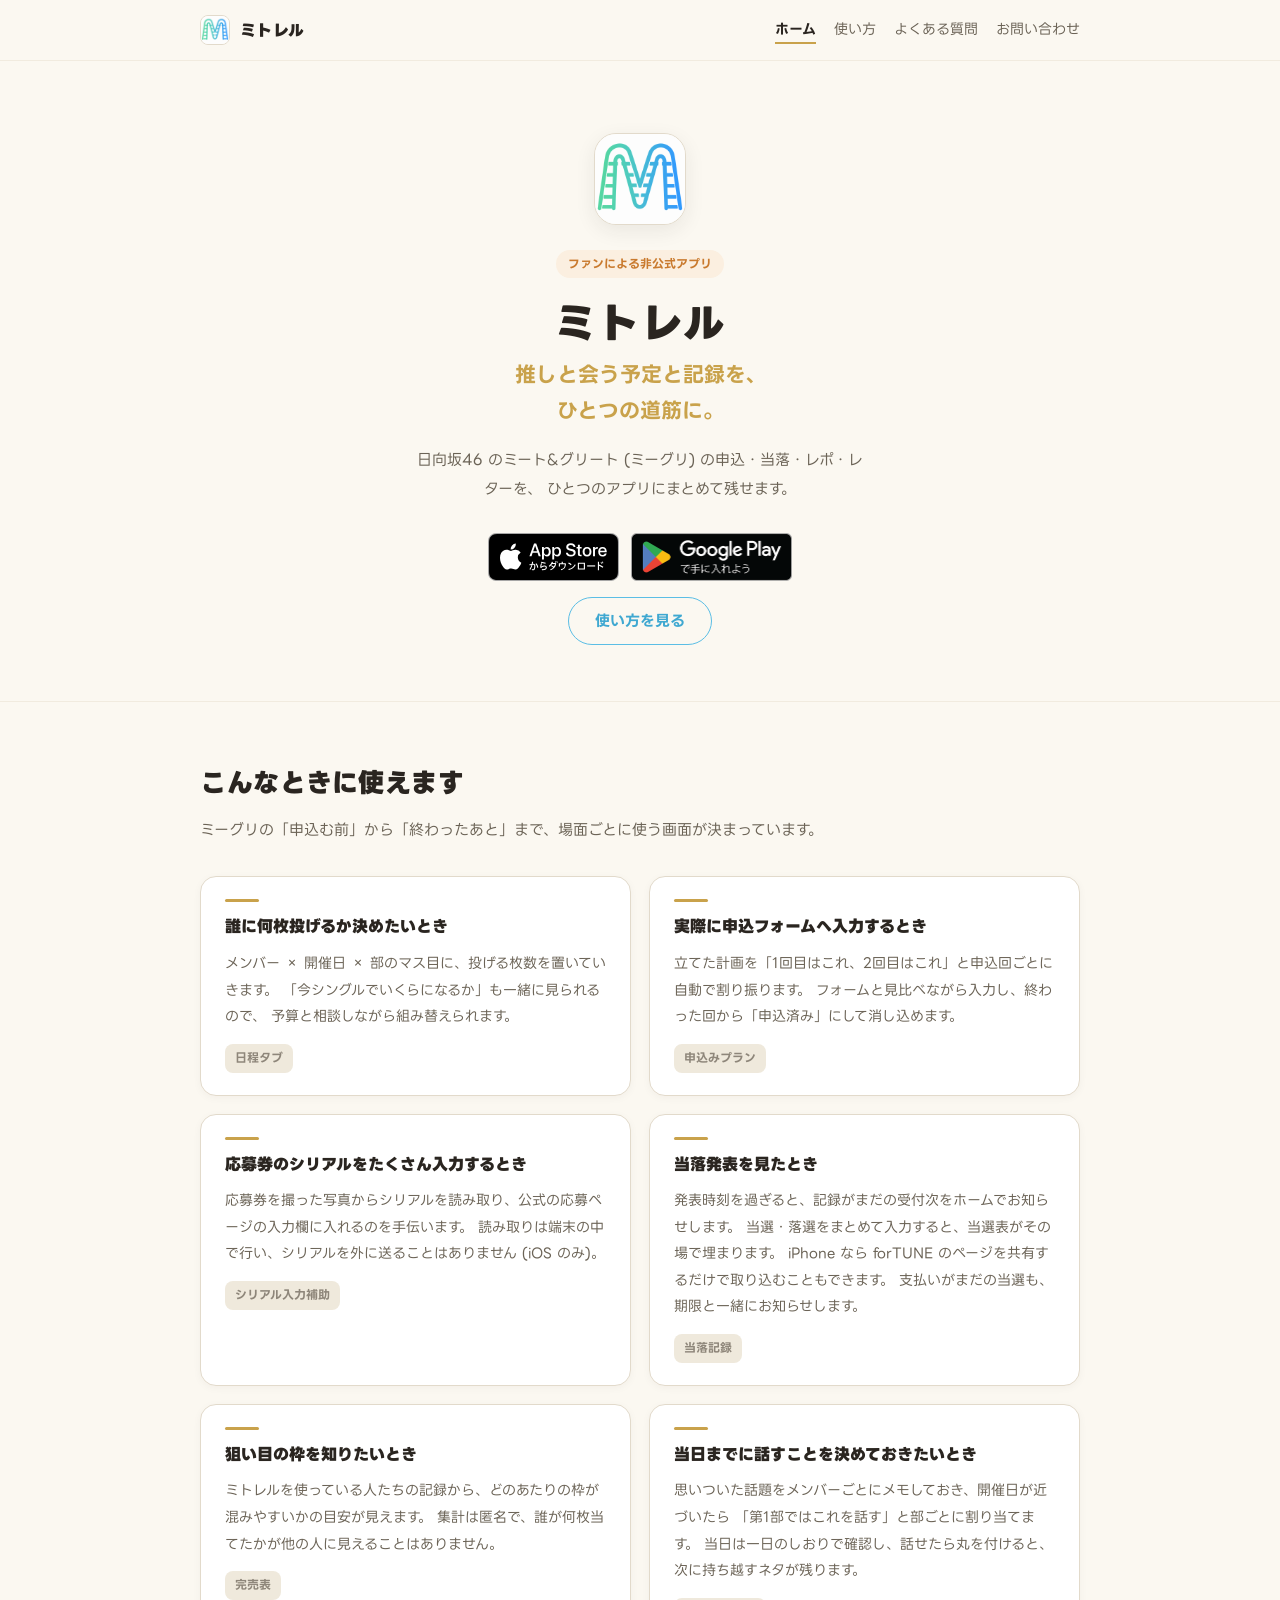
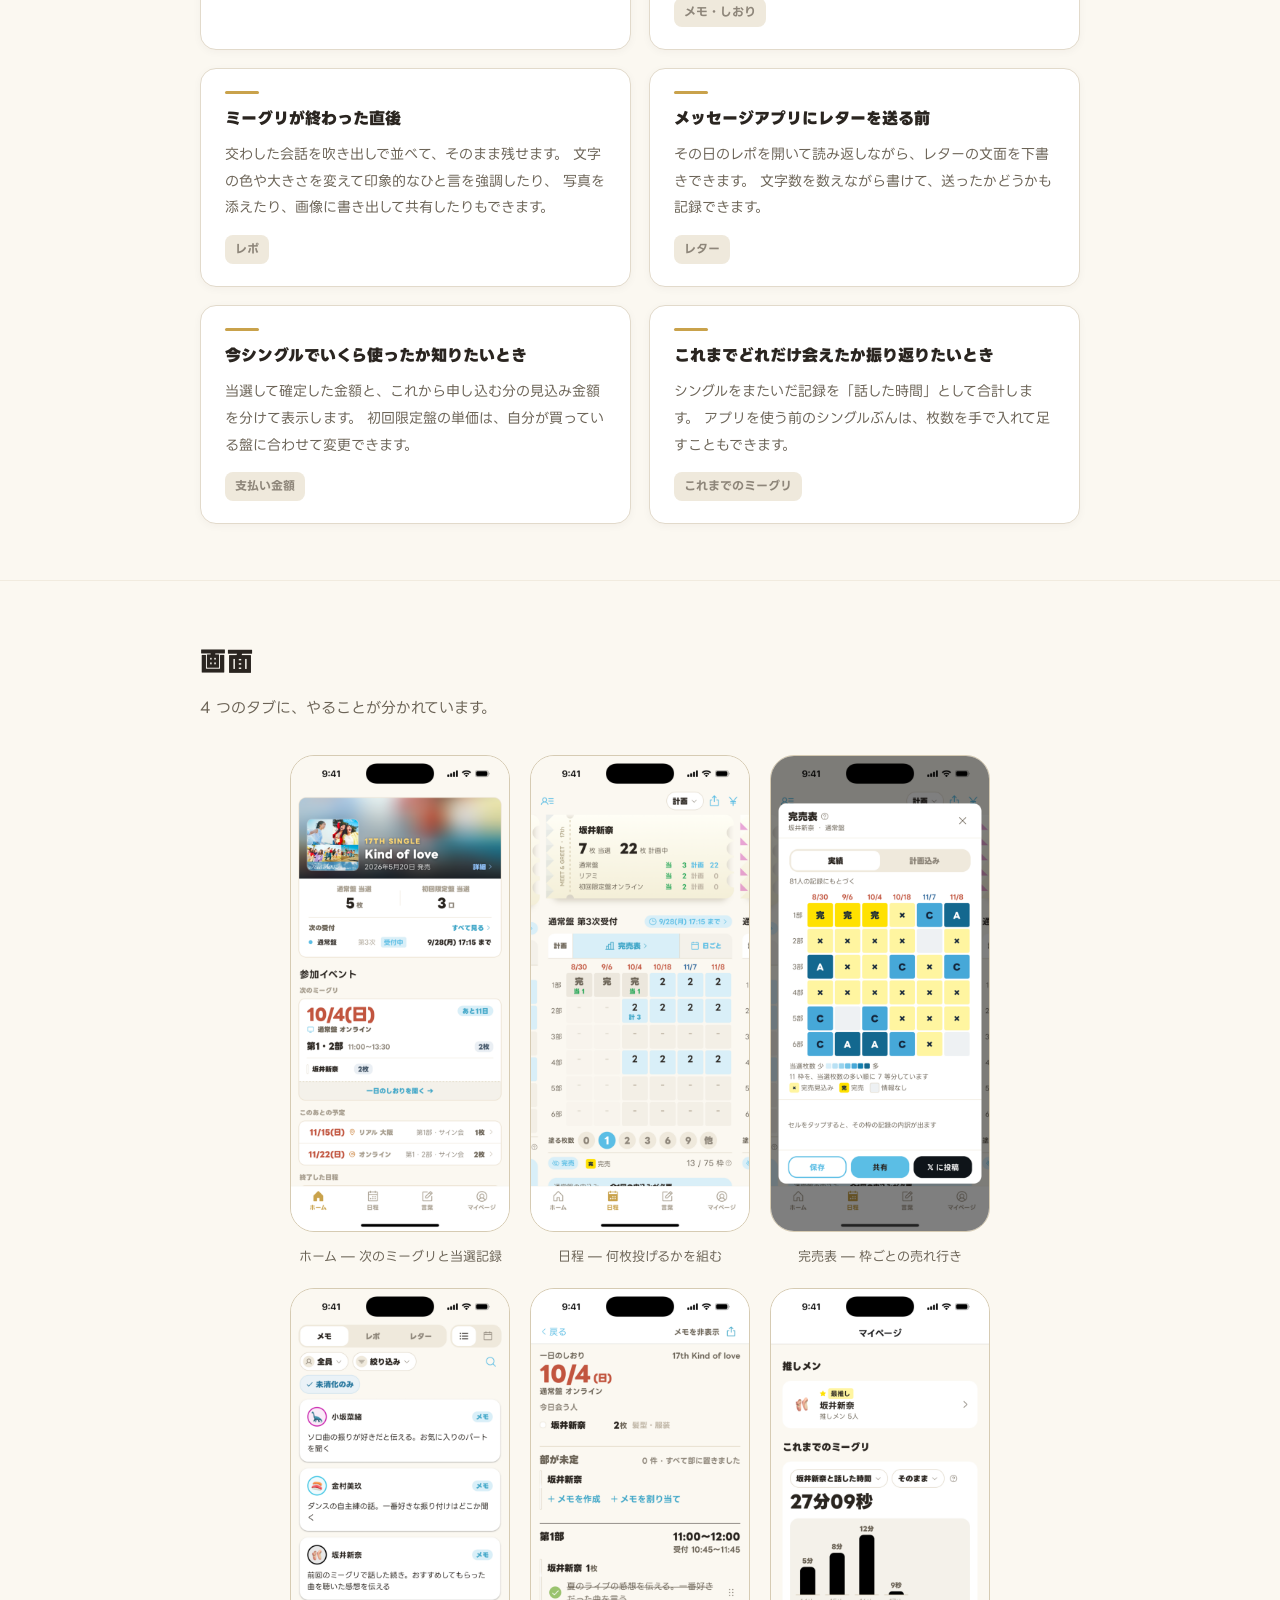
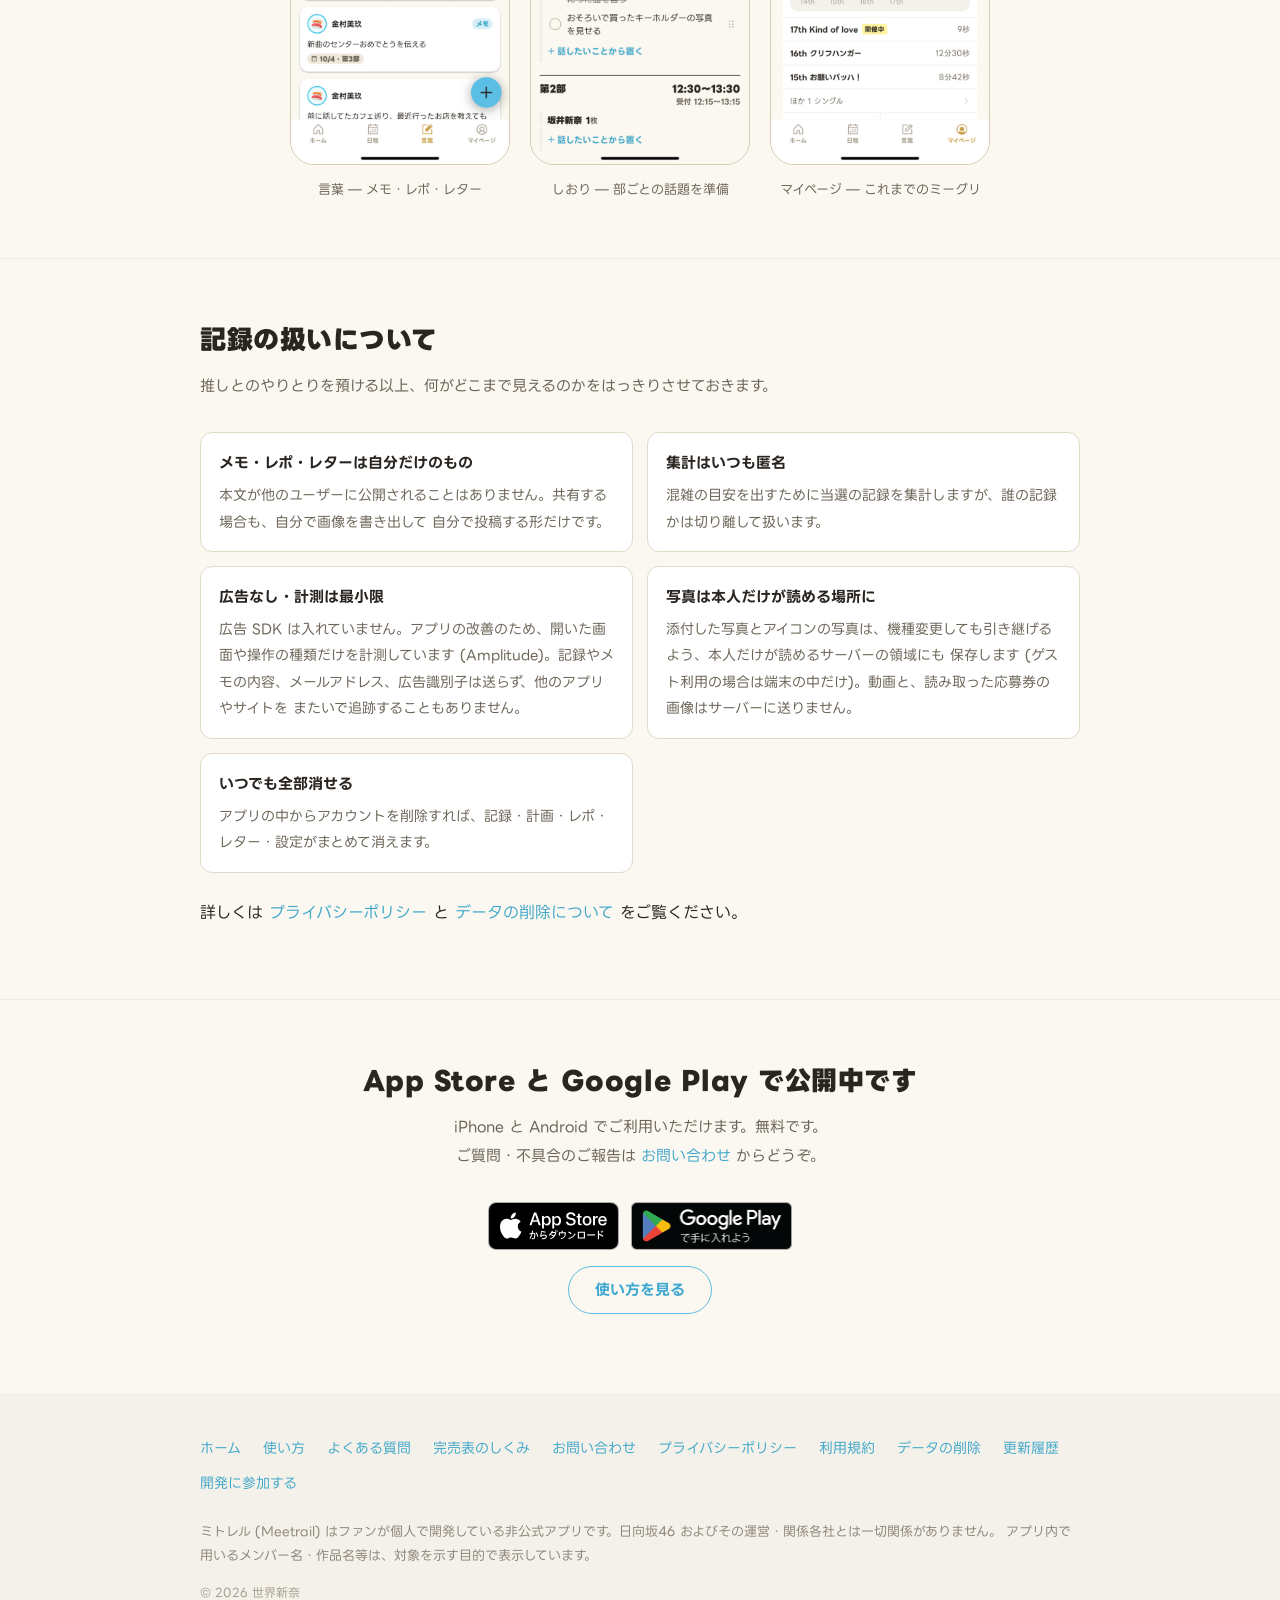
==== index.html @ 6a5a4da9 ":dog2: 完売表のしくみのページを追加する Why: 完売表がどう作られているか、なぜ充足率を出さないのか、完売を早めるのかを、シミュレーションの結果とあわせて外向けに説明するため。全ページのフッ" ====
<!doctype html>
<html lang="ja">
  <head>
    <meta charset="UTF-8" />
    <meta name="viewport" content="width=device-width, initial-scale=1.0" />
    <title>ミトレル (Meetrail)｜日向坂46 のミーグリを記録・計画するファンアプリ</title>
    <meta
      name="description"
      content="ミトレルは、日向坂46 のミート&グリート (ミーグリ) の申込・当落・レポ・レターをまとめて残せる非公式ファンアプリです。何枚投げるかの計画から、話したいことの準備、当日の振り返りまで。"
    />
    <link rel="icon" href="assets/favicon.png" />
    <link rel="preconnect" href="https://fonts.googleapis.com" />
    <link rel="preconnect" href="https://fonts.gstatic.com" crossorigin />
    <link
      href="https://fonts.googleapis.com/css2?family=LINE+Seed+JP:wght@400;700;800&display=swap"
      rel="stylesheet"
    />
    <link rel="stylesheet" href="assets/style.css?v=3" />
    <meta property="og:type" content="website" />
    <meta property="og:title" content="ミトレル (Meetrail)" />
    <meta
      property="og:description"
      content="推しと会う予定と記録を、ひとつの道筋に。日向坂46 のミーグリを記録・計画する非公式ファンアプリ。"
    />
    <meta property="og:image" content="assets/icon.png" />
  </head>
  <body>
    <header class="site-header">
      <div class="wrap site-header__inner">
        <a class="site-header__brand" href="index.html">
          <img src="assets/icon.png" alt="" />
          <span>ミトレル</span>
        </a>
        <nav class="site-nav">
          <a href="index.html" aria-current="page">ホーム</a>
          <a href="guide.html">使い方</a>
          <a href="faq.html">よくある質問</a>
          <a href="support.html">お問い合わせ</a>
        </nav>
      </div>
    </header>

    <main>
      <!-- ============ ヒーロー ============ -->
      <section class="hero">
        <div class="wrap">
          <img class="hero__icon" src="assets/icon.png" alt="ミトレルのアプリアイコン" />
          <p><span class="badge badge--unofficial">ファンによる非公式アプリ</span></p>
          <h1 class="hero__title">ミトレル</h1>
          <p class="hero__tagline">推しと会う予定と記録を、<br />ひとつの道筋に。</p>
          <p class="hero__lead">
            日向坂46 のミート&amp;グリート (ミーグリ) の申込・当落・レポ・レターを、
            ひとつのアプリにまとめて残せます。
          </p>
          <div class="store-badges">
            <!-- 公式のストアバッジ (Apple: Marketing Tools / Google: Play バッジ)。形・色を加工しない。
                 Google の PNG は配布物の上下の透明余白だけ切ってある (= 2 つの高さを揃えるため) -->
            <a class="store-badge" href="https://apps.apple.com/jp/app/id6763825934">
              <img src="assets/badges/app-store-ja.svg" alt="App Store からダウンロード" width="131" height="48" />
            </a>
            <a class="store-badge" href="https://play.google.com/store/apps/details?id=com.sekainina.meetgreet">
              <img src="assets/badges/google-play-ja.png" alt="Google Play で手に入れよう" width="162" height="48" />
            </a>
          </div>
          <div class="hero__actions">
            <a class="btn btn--outline" href="guide.html">使い方を見る</a>
          </div>
        </div>
      </section>

      <!-- ============ ユースケース ============ -->
      <section class="section" id="usecases">
        <div class="wrap">
          <h2 class="section__title">こんなときに使えます</h2>
          <p class="section__lead">
            ミーグリの「申込む前」から「終わったあと」まで、場面ごとに使う画面が決まっています。
          </p>

          <div class="usecases">
            <article class="usecase">
              <h3 class="usecase__when">誰に何枚投げるか決めたいとき</h3>
              <p class="usecase__body">
                メンバー × 開催日 × 部のマス目に、投げる枚数を置いていきます。
                「今シングルでいくらになるか」も一緒に見られるので、
                予算と相談しながら組み替えられます。
              </p>
              <span class="usecase__feature">日程タブ</span>
            </article>

            <article class="usecase">
              <h3 class="usecase__when">実際に申込フォームへ入力するとき</h3>
              <p class="usecase__body">
                立てた計画を「1回目はこれ、2回目はこれ」と申込回ごとに自動で割り振ります。
                フォームと見比べながら入力し、終わった回から「申込済み」にして消し込めます。
              </p>
              <span class="usecase__feature">申込みプラン</span>
            </article>

            <article class="usecase">
              <h3 class="usecase__when">応募券のシリアルをたくさん入力するとき</h3>
              <p class="usecase__body">
                応募券を撮った写真からシリアルを読み取り、公式の応募ページの入力欄に入れるのを手伝います。
                読み取りは端末の中で行い、シリアルを外に送ることはありません (iOS のみ)。
              </p>
              <span class="usecase__feature">シリアル入力補助</span>
            </article>

            <article class="usecase">
              <h3 class="usecase__when">当落発表を見たとき</h3>
              <p class="usecase__body">
                発表時刻を過ぎると、記録がまだの受付次をホームでお知らせします。
                当選・落選をまとめて入力すると、当選表がその場で埋まります。
                iPhone なら forTUNE のページを共有するだけで取り込むこともできます。
                支払いがまだの当選も、期限と一緒にお知らせします。
              </p>
              <span class="usecase__feature">当落記録</span>
            </article>

            <article class="usecase">
              <h3 class="usecase__when">狙い目の枠を知りたいとき</h3>
              <p class="usecase__body">
                ミトレルを使っている人たちの記録から、どのあたりの枠が混みやすいかの目安が見えます。
                集計は匿名で、誰が何枚当てたかが他の人に見えることはありません。
              </p>
              <span class="usecase__feature">完売表</span>
            </article>

            <article class="usecase">
              <h3 class="usecase__when">当日までに話すことを決めておきたいとき</h3>
              <p class="usecase__body">
                思いついた話題をメンバーごとにメモしておき、開催日が近づいたら
                「第1部ではこれを話す」と部ごとに割り当てます。
                当日は一日のしおりで確認し、話せたら丸を付けると、次に持ち越すネタが残ります。
              </p>
              <span class="usecase__feature">メモ・しおり</span>
            </article>

            <article class="usecase">
              <h3 class="usecase__when">ミーグリが終わった直後</h3>
              <p class="usecase__body">
                交わした会話を吹き出しで並べて、そのまま残せます。
                文字の色や大きさを変えて印象的なひと言を強調したり、
                写真を添えたり、画像に書き出して共有したりもできます。
              </p>
              <span class="usecase__feature">レポ</span>
            </article>

            <article class="usecase">
              <h3 class="usecase__when">メッセージアプリにレターを送る前</h3>
              <p class="usecase__body">
                その日のレポを開いて読み返しながら、レターの文面を下書きできます。
                文字数を数えながら書けて、送ったかどうかも記録できます。
              </p>
              <span class="usecase__feature">レター</span>
            </article>

            <article class="usecase">
              <h3 class="usecase__when">今シングルでいくら使ったか知りたいとき</h3>
              <p class="usecase__body">
                当選して確定した金額と、これから申し込む分の見込み金額を分けて表示します。
                初回限定盤の単価は、自分が買っている盤に合わせて変更できます。
              </p>
              <span class="usecase__feature">支払い金額</span>
            </article>

            <article class="usecase">
              <h3 class="usecase__when">これまでどれだけ会えたか振り返りたいとき</h3>
              <p class="usecase__body">
                シングルをまたいだ記録を「話した時間」として合計します。
                アプリを使う前のシングルぶんは、枚数を手で入れて足すこともできます。
              </p>
              <span class="usecase__feature">これまでのミーグリ</span>
            </article>
          </div>
        </div>
      </section>

      <!-- ============ 画面 ============ -->
      <!-- 画像を差し替えたら ?v= を上げる (同じ URL だとブラウザのキャッシュで古い画像が出る) -->
      <section class="section" id="screens">
        <div class="wrap">
          <h2 class="section__title">画面</h2>
          <p class="section__lead">4 つのタブに、やることが分かれています。</p>

          <div class="shots">
            <figure class="shot">
              <div class="shot__frame">
                <img src="assets/shots/home.png?v=1.4.0" alt="ホーム画面。今のシングルと次のミーグリが並ぶ" />
              </div>
              <figcaption class="shot__caption">ホーム — 次のミーグリと当選記録</figcaption>
            </figure>
            <figure class="shot">
              <div class="shot__frame">
                <img src="assets/shots/plan.png?v=1.4.0" alt="日程タブ。開催日と部の表に枚数を入れる" />
              </div>
              <figcaption class="shot__caption">日程 — 何枚投げるかを組む</figcaption>
            </figure>
            <figure class="shot">
              <div class="shot__frame">
                <img src="assets/shots/popularity.png?v=1.4.0" alt="完売表。枠ごとの売れ行きを色で表す" />
              </div>
              <figcaption class="shot__caption">完売表 — 枠ごとの売れ行き</figcaption>
            </figure>
            <figure class="shot">
              <div class="shot__frame">
                <img src="assets/shots/report.png?v=1.4.0" alt="言葉タブ。メモ・レポ・レターを種類ごとに並べる" />
              </div>
              <figcaption class="shot__caption">言葉 — メモ・レポ・レター</figcaption>
            </figure>
            <figure class="shot">
              <div class="shot__frame">
                <img src="assets/shots/talk-plan.png?v=1.4.0" alt="一日のしおり。部ごとに話したいことを割り当てる" />
              </div>
              <figcaption class="shot__caption">しおり — 部ごとの話題を準備</figcaption>
            </figure>
            <figure class="shot">
              <div class="shot__frame">
                <img src="assets/shots/mypage.png?v=1.4.0" alt="マイページ。これまでに話した時間をシングルごとの棒グラフで表す" />
              </div>
              <figcaption class="shot__caption">マイページ — これまでのミーグリ</figcaption>
            </figure>
          </div>
        </div>
      </section>

      <!-- ============ 安心して使うために ============ -->
      <section class="section" id="privacy-summary">
        <div class="wrap">
          <h2 class="section__title">記録の扱いについて</h2>
          <p class="section__lead">
            推しとのやりとりを預ける以上、何がどこまで見えるのかをはっきりさせておきます。
          </p>

          <ul class="feature-list">
            <li>
              <strong>メモ・レポ・レターは自分だけのもの</strong>
              本文が他のユーザーに公開されることはありません。共有する場合も、自分で画像を書き出して
              自分で投稿する形だけです。
            </li>
            <li>
              <strong>集計はいつも匿名</strong>
              混雑の目安を出すために当選の記録を集計しますが、誰の記録かは切り離して扱います。
            </li>
            <li>
              <strong>広告なし・計測は最小限</strong>
              広告 SDK は入れていません。アプリの改善のため、開いた画面や操作の種類だけを計測しています
              (Amplitude)。記録やメモの内容、メールアドレス、広告識別子は送らず、他のアプリやサイトを
              またいで追跡することもありません。
            </li>
            <li>
              <strong>写真は本人だけが読める場所に</strong>
              添付した写真とアイコンの写真は、機種変更しても引き継げるよう、本人だけが読めるサーバーの領域にも
              保存します (ゲスト利用の場合は端末の中だけ)。動画と、読み取った応募券の画像はサーバーに送りません。
            </li>
            <li>
              <strong>いつでも全部消せる</strong>
              アプリの中からアカウントを削除すれば、記録・計画・レポ・レター・設定がまとめて消えます。
            </li>
          </ul>

          <p style="margin-top: 24px">
            詳しくは <a href="privacy.html">プライバシーポリシー</a> と
            <a href="delete-account.html">データの削除について</a> をご覧ください。
          </p>
        </div>
      </section>

      <!-- ============ CTA ============ -->
      <section class="section" id="cta">
        <div class="wrap" style="text-align: center">
          <h2 class="section__title">App Store と Google Play で公開中です</h2>
          <p class="section__lead">
            iPhone と Android でご利用いただけます。無料です。<br />
            ご質問・不具合のご報告は <a href="support.html">お問い合わせ</a> からどうぞ。
          </p>
          <div class="store-badges">
            <!-- 公式のストアバッジ (Apple: Marketing Tools / Google: Play バッジ)。形・色を加工しない。
                 Google の PNG は配布物の上下の透明余白だけ切ってある (= 2 つの高さを揃えるため) -->
            <a class="store-badge" href="https://apps.apple.com/jp/app/id6763825934">
              <img src="assets/badges/app-store-ja.svg" alt="App Store からダウンロード" width="131" height="48" />
            </a>
            <a class="store-badge" href="https://play.google.com/store/apps/details?id=com.sekainina.meetgreet">
              <img src="assets/badges/google-play-ja.png" alt="Google Play で手に入れよう" width="162" height="48" />
            </a>
          </div>
          <div class="hero__actions">
            <a class="btn btn--outline" href="guide.html">使い方を見る</a>
          </div>
        </div>
      </section>
    </main>

    <footer class="site-footer">
      <div class="wrap">
        <nav class="site-footer__nav">
          <a href="index.html">ホーム</a>
          <a href="guide.html">使い方</a>
          <a href="faq.html">よくある質問</a>
          <a href="sellout-table.html">完売表のしくみ</a>
          <a href="support.html">お問い合わせ</a>
          <a href="privacy.html">プライバシーポリシー</a>
          <a href="terms.html">利用規約</a>
          <a href="delete-account.html">データの削除</a>
          <a href="changelog.html">更新履歴</a>
          <a href="https://github.com/sekai-nina/meetrail">開発に参加する</a>
        </nav>
        <p class="site-footer__disclaimer">
          ミトレル (Meetrail) はファンが個人で開発している非公式アプリです。日向坂46
          およびその運営・関係各社とは一切関係がありません。
          アプリ内で用いるメンバー名・作品名等は、対象を示す目的で表示しています。
        </p>
        <p class="site-footer__copy">© 2026 世界新奈</p>
      </div>
    </footer>
  </body>
</html>
---- assets/style.css ----
/* =========================================================================
   ミトレル (Meetrail) サイト共通スタイル

   色トークンはアプリの「確定トーン」パレットをそのまま移植している。
   出典: meet-greet-app の tailwind.config.js / lib/theme-colors.ts
   → 色を変えるときは アプリ側と 2 箇所同時に直すこと (ブランドの二重管理)。
   ========================================================================= */

:root {
  /* 面 / Surfaces (暖色) */
  --bg: #fbf8f1; /* 紙 paper */
  --surface: #f4f1ea; /* 沈み面 */
  --card: #ffffff; /* 浮かせる面 */
  --chip: #efe9dc; /* チップ地 */

  /* 文字 / Ink (茶系グレー) */
  --ink: #2a2520;
  --ink-muted: #6b6356;
  --ink-tertiary: #8e867a;
  --ink-faint: #a89f90;

  /* ブランド */
  --primary: #5bbee5; /* 空色 */
  --primary-hover: #3fa8d1;
  --primary-soft: #d9eff8;
  --gold: #c9a24b; /* 計画金 */
  --gold-soft: #f3e9cf;
  --accent: #ffe100; /* ペンライト黄 */
  --link: #42a8c9;

  /* セマンティック */
  --success: #2eaa5c;
  --warning: #c97a2e;
  --warning-soft: #fbefe0;

  /* 罫線 */
  --border: #e2dacb;
  --border-strong: #d6cbb3;
  --divider: #f1ebdf;

  /* レイアウト */
  --wrap: 880px;
  --radius-sm: 8px;
  --radius-md: 12px;
  --radius-lg: 16px;
  --radius-xl: 24px;
}

*,
*::before,
*::after {
  box-sizing: border-box;
}

html {
  scroll-behavior: smooth;
}

body {
  margin: 0;
  background: var(--bg);
  color: var(--ink);
  font-family: 'LINE Seed JP', -apple-system, BlinkMacSystemFont, 'Hiragino Sans', 'Noto Sans JP',
    sans-serif;
  font-weight: 400;
  line-height: 1.9;
  font-size: 16px;
  -webkit-font-smoothing: antialiased;
  text-size-adjust: 100%;
}

img {
  display: block;
  max-width: 100%;
}

a {
  color: var(--link);
  text-decoration: none;
}

a:hover {
  text-decoration: underline;
}

.wrap {
  width: min(var(--wrap), calc(100% - 40px));
  margin-inline: auto;
}

.wrap--narrow {
  width: min(720px, calc(100% - 40px));
}

/* ---------------- ヘッダー ---------------- */

.site-header {
  position: sticky;
  top: 0;
  z-index: 10;
  background: rgba(251, 248, 241, 0.92);
  backdrop-filter: blur(8px);
  border-bottom: 1px solid var(--divider);
}

.site-header__inner {
  display: flex;
  align-items: center;
  gap: 16px;
  min-height: 60px;
  flex-wrap: wrap;
}

.site-header__brand {
  display: flex;
  align-items: center;
  gap: 10px;
  color: var(--ink);
  font-weight: 800;
  letter-spacing: 0.02em;
}

.site-header__brand:hover {
  text-decoration: none;
}

.site-header__brand img {
  width: 30px;
  height: 30px;
  border-radius: 8px;
  border: 1px solid var(--border);
}

.site-nav {
  display: flex;
  gap: 18px;
  margin-left: auto;
  flex-wrap: wrap;
  font-size: 14px;
}

.site-nav a {
  color: var(--ink-muted);
}

.site-nav a:hover,
.site-nav a[aria-current='page'] {
  color: var(--ink);
  text-decoration: none;
}

.site-nav a[aria-current='page'] {
  font-weight: 700;
  border-bottom: 2px solid var(--gold);
}

/* ---------------- ヒーロー ---------------- */

.hero {
  padding: 72px 0 56px;
  text-align: center;
}

.hero__icon {
  width: 92px;
  height: 92px;
  margin: 0 auto 22px;
  border-radius: 22px;
  border: 1px solid var(--border);
  box-shadow: 0 6px 20px rgba(42, 37, 32, 0.08);
}

.hero__title {
  margin: 0 0 6px;
  font-size: clamp(30px, 6vw, 42px);
  font-weight: 800;
  letter-spacing: 0.04em;
  line-height: 1.35;
}

.hero__tagline {
  margin: 0 auto 18px;
  max-width: 20em;
  font-size: clamp(17px, 3.4vw, 21px);
  font-weight: 700;
  color: var(--gold);
  line-height: 1.7;
}

.hero__lead {
  margin: 0 auto;
  max-width: 30em;
  color: var(--ink-muted);
  font-size: 15px;
}

.hero__actions {
  display: flex;
  gap: 12px;
  justify-content: center;
  flex-wrap: wrap;
  margin-top: 30px;
}

/* ---------------- ボタン ---------------- */

.btn {
  display: inline-flex;
  align-items: center;
  justify-content: center;
  min-height: 48px;
  padding: 0 26px;
  border-radius: 999px;
  font-size: 15px;
  font-weight: 700;
  border: 1px solid transparent;
  cursor: pointer;
}

.btn:hover {
  text-decoration: none;
}

.btn--primary {
  background: var(--primary);
  color: #fff;
}

.btn--primary:hover {
  background: var(--primary-hover);
}

.btn--outline {
  background: transparent;
  border-color: var(--primary);
  color: var(--primary-hover);
}

.btn--outline:hover {
  background: var(--primary-soft);
}

/* 未リリース用の非活性 CTA。
   ストア公開時は <span class="btn btn--disabled"> を
   <a class="btn btn--primary" href="ストアURL"> に差し替える。 */
.btn--disabled {
  background: var(--surface);
  color: var(--ink-faint);
  border-color: var(--border);
  cursor: default;
}

/* ---------------- バッジ ---------------- */

.badge {
  display: inline-block;
  padding: 4px 12px;
  border-radius: 999px;
  font-size: 12px;
  font-weight: 700;
  line-height: 1.7;
}

.badge--unofficial {
  background: var(--warning-soft);
  color: var(--warning);
}

.badge--soon {
  background: var(--gold-soft);
  color: var(--gold);
}

/* ---------------- セクション ---------------- */

.section {
  padding: 56px 0;
  border-top: 1px solid var(--divider);
}

.section__title {
  margin: 0 0 8px;
  font-size: clamp(20px, 4vw, 26px);
  font-weight: 800;
  letter-spacing: 0.02em;
}

.section__lead {
  margin: 0 0 32px;
  color: var(--ink-muted);
  font-size: 15px;
}

/* ---------------- ユースケース (「〇〇したいとき」) ---------------- */

.usecases {
  display: grid;
  gap: 18px;
  grid-template-columns: repeat(auto-fit, minmax(300px, 1fr));
}

.usecase {
  background: var(--card);
  border: 1px solid var(--border);
  border-radius: var(--radius-lg);
  padding: 22px 24px;
  box-shadow: 0 2px 8px rgba(42, 37, 32, 0.04);
}

.usecase__when {
  margin: 0 0 10px;
  font-size: 16px;
  font-weight: 800;
  line-height: 1.6;
  color: var(--ink);
}

.usecase__when::before {
  content: '';
  display: block;
  width: 34px;
  height: 3px;
  border-radius: 2px;
  background: var(--gold);
  margin-bottom: 12px;
}

.usecase__body {
  margin: 0;
  font-size: 14px;
  color: var(--ink-muted);
}

.usecase__feature {
  display: inline-block;
  margin-top: 14px;
  padding: 3px 10px;
  border-radius: var(--radius-sm);
  background: var(--chip);
  color: var(--ink-tertiary);
  font-size: 12px;
  font-weight: 700;
}

/* ---------------- スクリーンショット枠 ---------------- */

.shots {
  display: grid;
  gap: 20px;
  /* 6 枠を 3 列 x 2 段に並べる。wrap 幅 880px で 4 列にならない最小幅
     (4 列には 220 x 4 + 20 x 3 = 940px 要る)。スマホ幅 (343px) では 2 列 x 3 段 */
  grid-template-columns: repeat(auto-fit, minmax(150px, 220px));
  justify-content: center;
}

.shot {
  /* <figure> の既定の左右 40px を消す (残すと枠が列幅の半分ほどに縮む) */
  margin: 0;
  text-align: center;
}

/* 実画像を入れるときは <div class="shot__frame"> の中身を
   <img src="assets/shots/xxx.png" alt="..."> に差し替える。
   枠 (aspect-ratio 9/19.5) は iPhone の縦横比に合わせてある。 */
.shot__frame {
  aspect-ratio: 9 / 19.5;
  border: 1px solid var(--border-strong);
  border-radius: var(--radius-xl);
  background: var(--surface);
  display: flex;
  align-items: center;
  justify-content: center;
  color: var(--ink-faint);
  font-size: 12px;
  overflow: hidden;
}

.shot__frame img {
  width: 100%;
  height: 100%;
  object-fit: cover;
}

.shot__caption {
  margin: 12px 0 0;
  font-size: 13px;
  color: var(--ink-muted);
}

/* ---------------- 汎用カード / リスト ---------------- */

.card {
  background: var(--card);
  border: 1px solid var(--border);
  border-radius: var(--radius-lg);
  padding: 22px 24px;
}

.card + .card {
  margin-top: 16px;
}

.note {
  background: var(--surface);
  border: 1px solid var(--border);
  border-radius: var(--radius-md);
  padding: 16px 20px;
  font-size: 14px;
  color: var(--ink-muted);
}

.note--warning {
  background: var(--warning-soft);
  border-color: #eddcc4;
  color: #8a5a24;
}

.feature-list {
  display: grid;
  gap: 14px;
  /* 4 項目を 2 × 2 に収める (3 + 1 の欠けた行を作らない) */
  grid-template-columns: repeat(auto-fit, minmax(340px, 1fr));
  list-style: none;
  padding: 0;
  margin: 0;
}

.feature-list li {
  background: var(--card);
  border: 1px solid var(--border);
  border-radius: var(--radius-md);
  padding: 16px 18px;
  font-size: 14px;
  color: var(--ink-muted);
}

.feature-list strong {
  display: block;
  color: var(--ink);
  font-size: 15px;
  margin-bottom: 4px;
}

/* ---------------- 手順ステップ (使い方) ---------------- */

.steps {
  list-style: none;
  counter-reset: step;
  padding: 0;
  margin: 0;
}

.steps > li {
  counter-increment: step;
  position: relative;
  padding: 0 0 28px 56px;
  border-left: 2px solid var(--divider);
  margin-left: 17px;
}

.steps > li:last-child {
  border-left-color: transparent;
  padding-bottom: 0;
}

.steps > li::before {
  content: counter(step);
  position: absolute;
  left: -18px;
  top: 0;
  width: 34px;
  height: 34px;
  border-radius: 50%;
  background: var(--gold);
  color: #fff;
  font-weight: 800;
  font-size: 15px;
  display: flex;
  align-items: center;
  justify-content: center;
}

.steps h3 {
  margin: 4px 0 8px;
  font-size: 17px;
  font-weight: 800;
}

.steps p {
  margin: 0;
  font-size: 14px;
  color: var(--ink-muted);
}

/* ---------------- 法務・文書ページ ---------------- */

.doc {
  padding: 48px 0 64px;
}

.doc__title {
  margin: 0 0 6px;
  font-size: clamp(24px, 5vw, 32px);
  font-weight: 800;
}

.doc__meta {
  margin: 0 0 36px;
  font-size: 13px;
  color: var(--ink-faint);
}

.doc h2 {
  margin: 40px 0 12px;
  padding-bottom: 8px;
  border-bottom: 1px solid var(--divider);
  font-size: 19px;
  font-weight: 800;
}

.doc h3 {
  margin: 24px 0 8px;
  font-size: 16px;
  font-weight: 700;
}

.doc p,
.doc li {
  font-size: 15px;
  color: var(--ink-muted);
}

.doc ul,
.doc ol {
  padding-left: 1.4em;
}

.doc li {
  margin-bottom: 6px;
}

.doc strong {
  color: var(--ink);
}

.doc table {
  width: 100%;
  border-collapse: collapse;
  margin: 16px 0;
  font-size: 14px;
}

.doc th,
.doc td {
  border: 1px solid var(--border);
  padding: 10px 12px;
  text-align: left;
  vertical-align: top;
  color: var(--ink-muted);
}

.doc th {
  background: var(--surface);
  color: var(--ink);
  font-weight: 700;
  white-space: nowrap;
}

/* 見出し列 (ログイン方法 / サービス名) を折り返さない。
   はみ出す場合は親の .table-scroll が横スクロールを受け持つ。 */
.doc td:first-child {
  white-space: nowrap;
}

.table-scroll {
  overflow-x: auto;
}

/* ---------------- FAQ ---------------- */

.faq-item {
  border: 1px solid var(--border);
  border-radius: var(--radius-md);
  background: var(--card);
  padding: 18px 22px;
  margin-bottom: 12px;
}

.faq-item h3 {
  margin: 0 0 8px;
  font-size: 16px;
  font-weight: 800;
  color: var(--ink);
}

.faq-item p {
  margin: 0;
  font-size: 14px;
  color: var(--ink-muted);
}

.faq-item p + p {
  margin-top: 8px;
}

/* ---------------- 更新履歴 ---------------- */

.release {
  border-left: 2px solid var(--divider);
  padding: 0 0 26px 22px;
  margin-left: 6px;
  position: relative;
}

.release::before {
  content: '';
  position: absolute;
  left: -7px;
  top: 9px;
  width: 12px;
  height: 12px;
  border-radius: 50%;
  background: var(--gold);
}

.release:last-child {
  border-left-color: transparent;
}

.release__version {
  margin: 0;
  font-size: 17px;
  font-weight: 800;
}

.release__date {
  font-size: 13px;
  color: var(--ink-faint);
  font-weight: 400;
  margin-left: 10px;
}

/* ---------------- フッター ---------------- */

.site-footer {
  border-top: 1px solid var(--divider);
  background: var(--surface);
  padding: 40px 0 48px;
  margin-top: 24px;
}

.site-footer__nav {
  display: flex;
  flex-wrap: wrap;
  gap: 8px 22px;
  font-size: 14px;
  margin-bottom: 22px;
}

.site-footer__disclaimer {
  font-size: 13px;
  color: var(--ink-tertiary);
  line-height: 1.9;
  margin: 0 0 14px;
}

.site-footer__copy {
  font-size: 12px;
  color: var(--ink-faint);
  margin: 0;
}

@media (max-width: 600px) {
  .hero {
    padding: 48px 0 40px;
  }

  .section {
    padding: 44px 0;
  }

  .steps > li {
    padding-left: 44px;
  }
}

/* ---------------- ストアバッジ (App Store / Google Play) ---------------- */

/* 公式バッジは画像そのものがボタンなので、枠や背景を足さない。高さだけ揃える */
.store-badges {
  display: flex;
  gap: 12px;
  justify-content: center;
  align-items: center;
  flex-wrap: wrap;
  margin-top: 30px;
}

.store-badges + .hero__actions {
  margin-top: 16px;
}

.store-badge {
  display: inline-block;
  line-height: 0;
}

.store-badge img {
  display: block;
  height: 48px;
  width: auto;
}
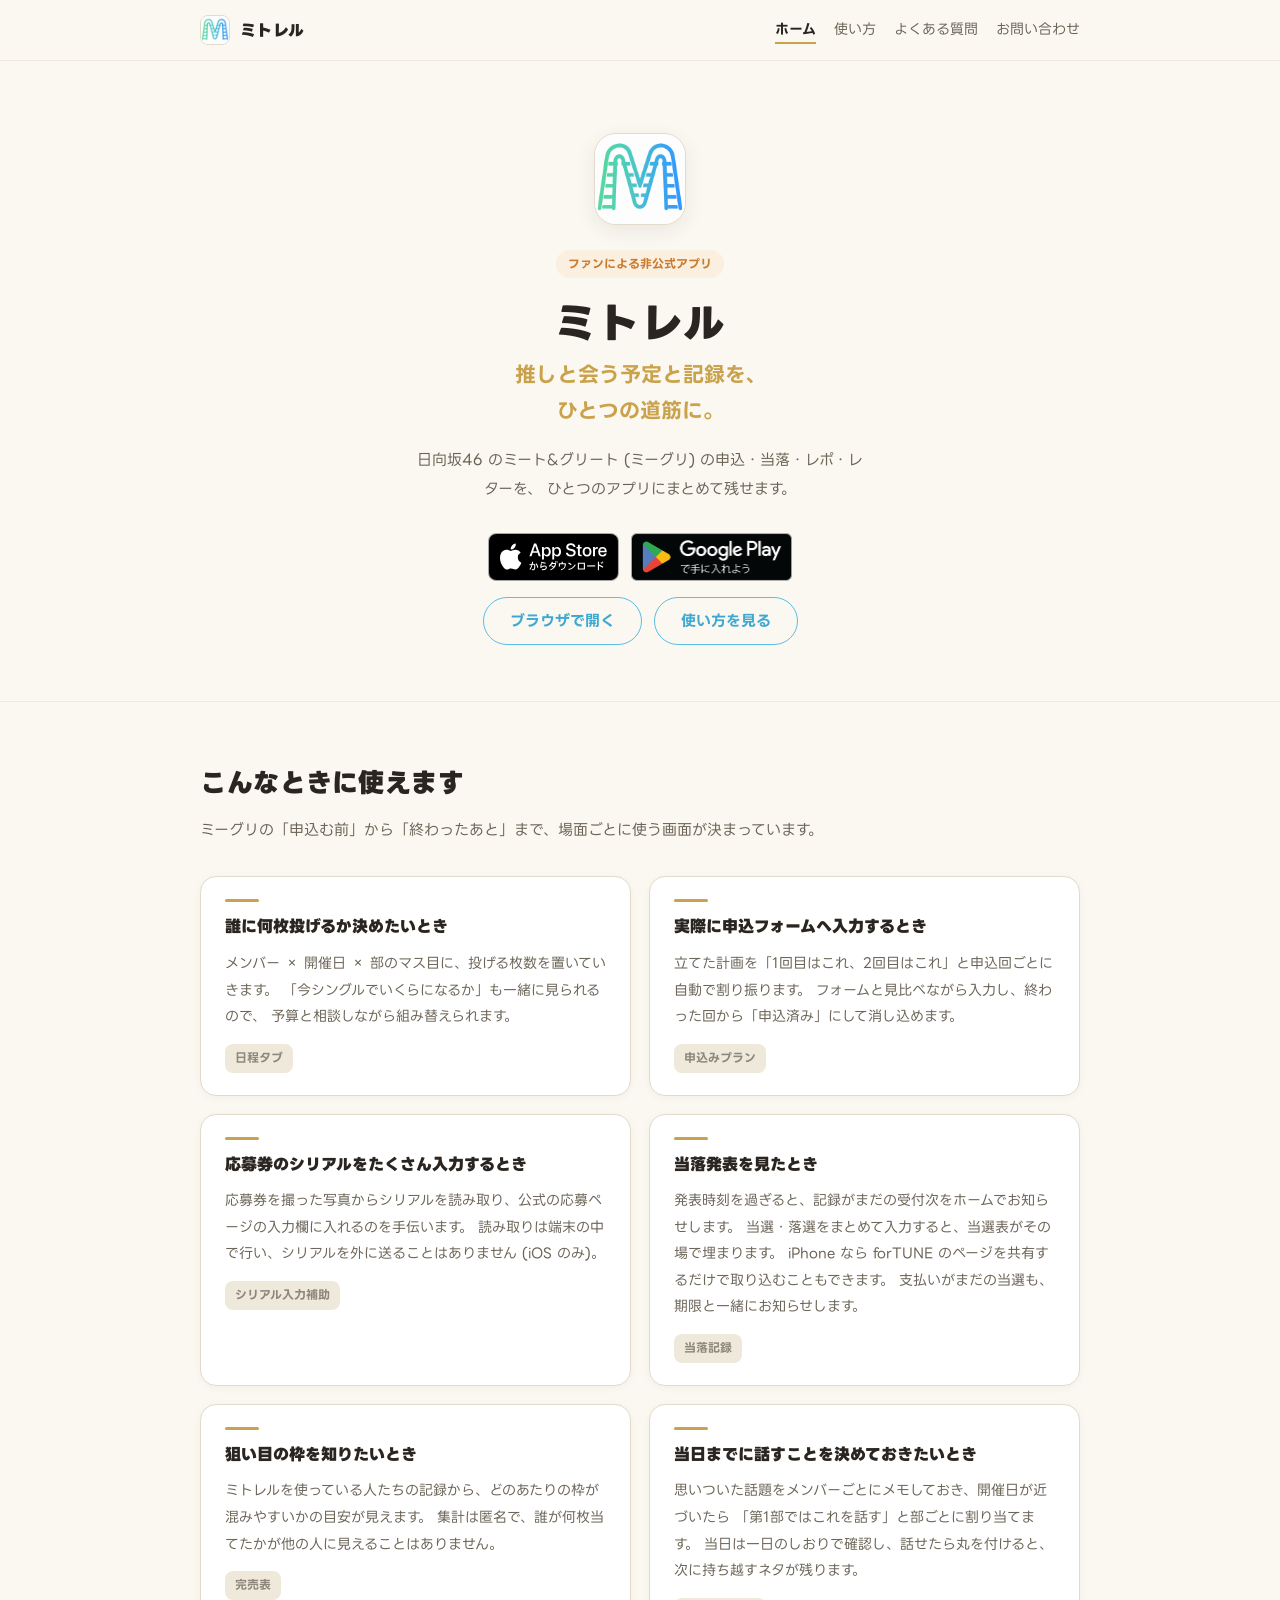
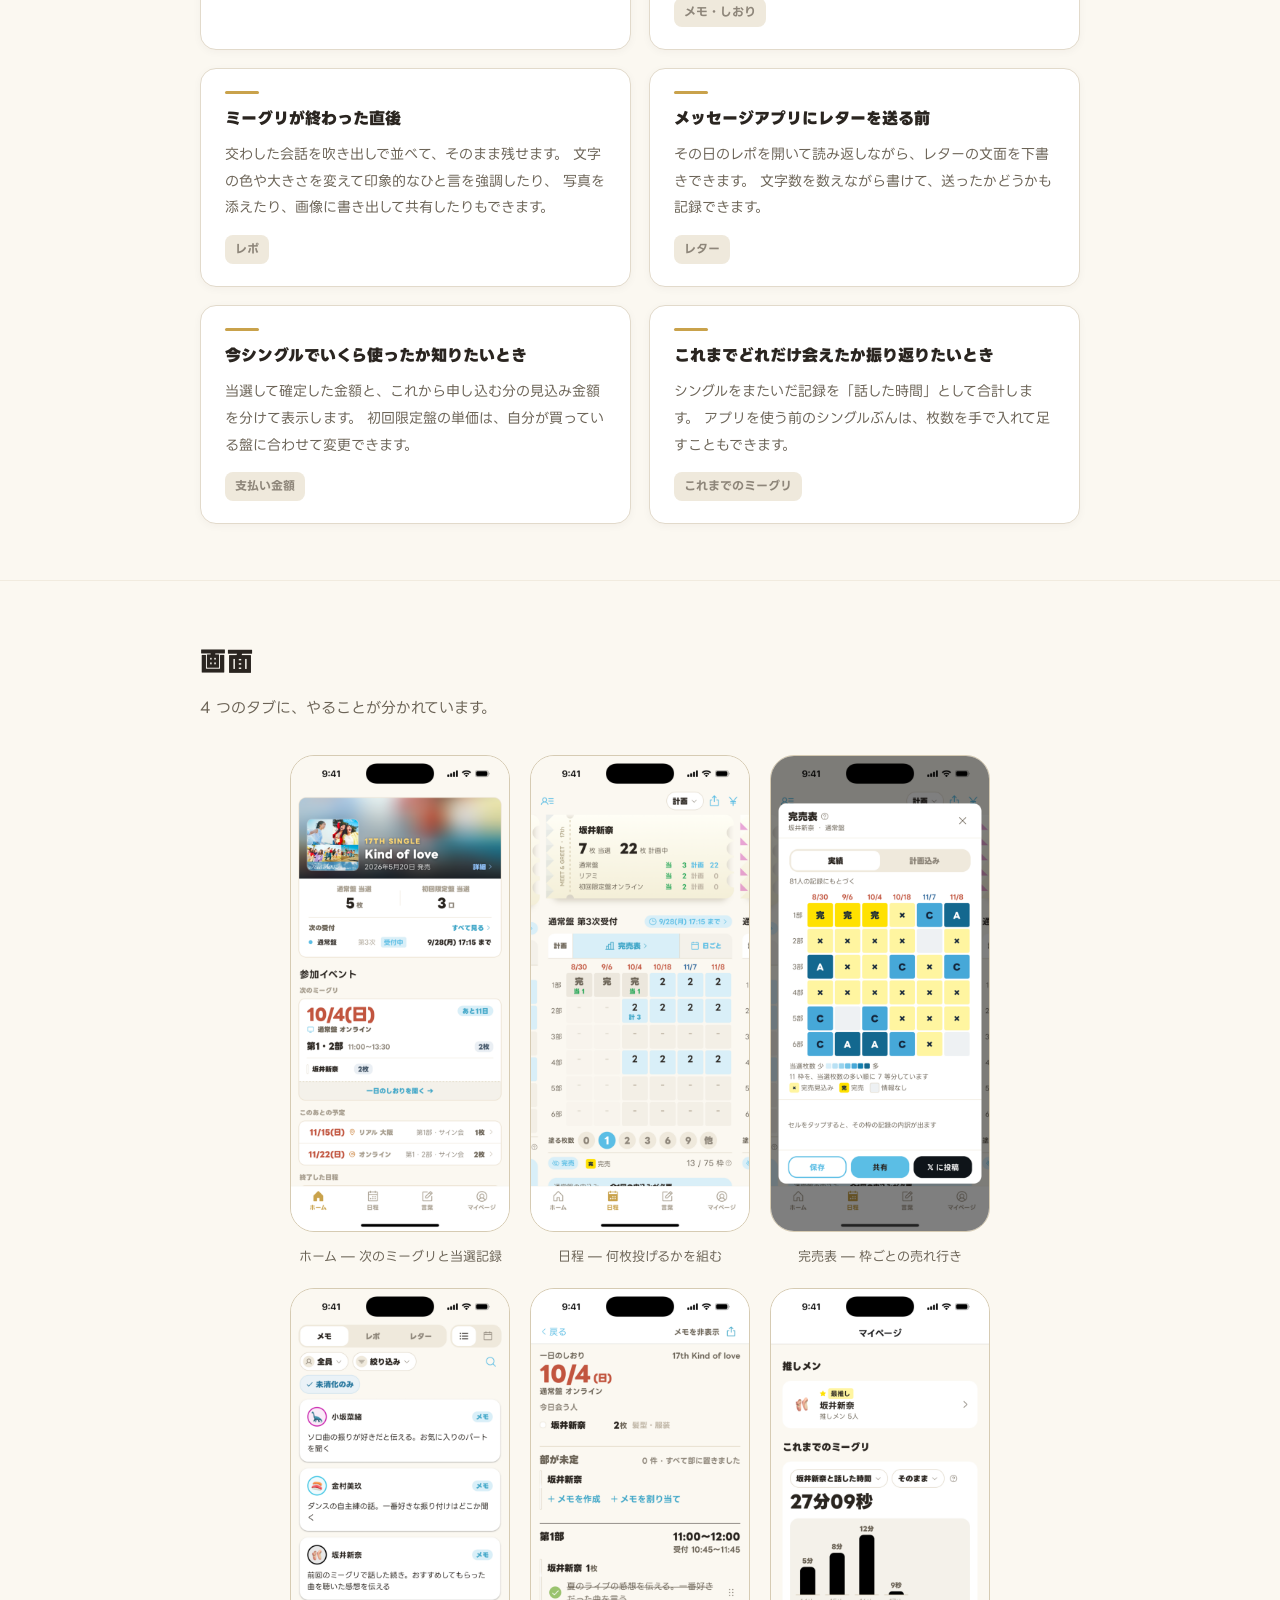
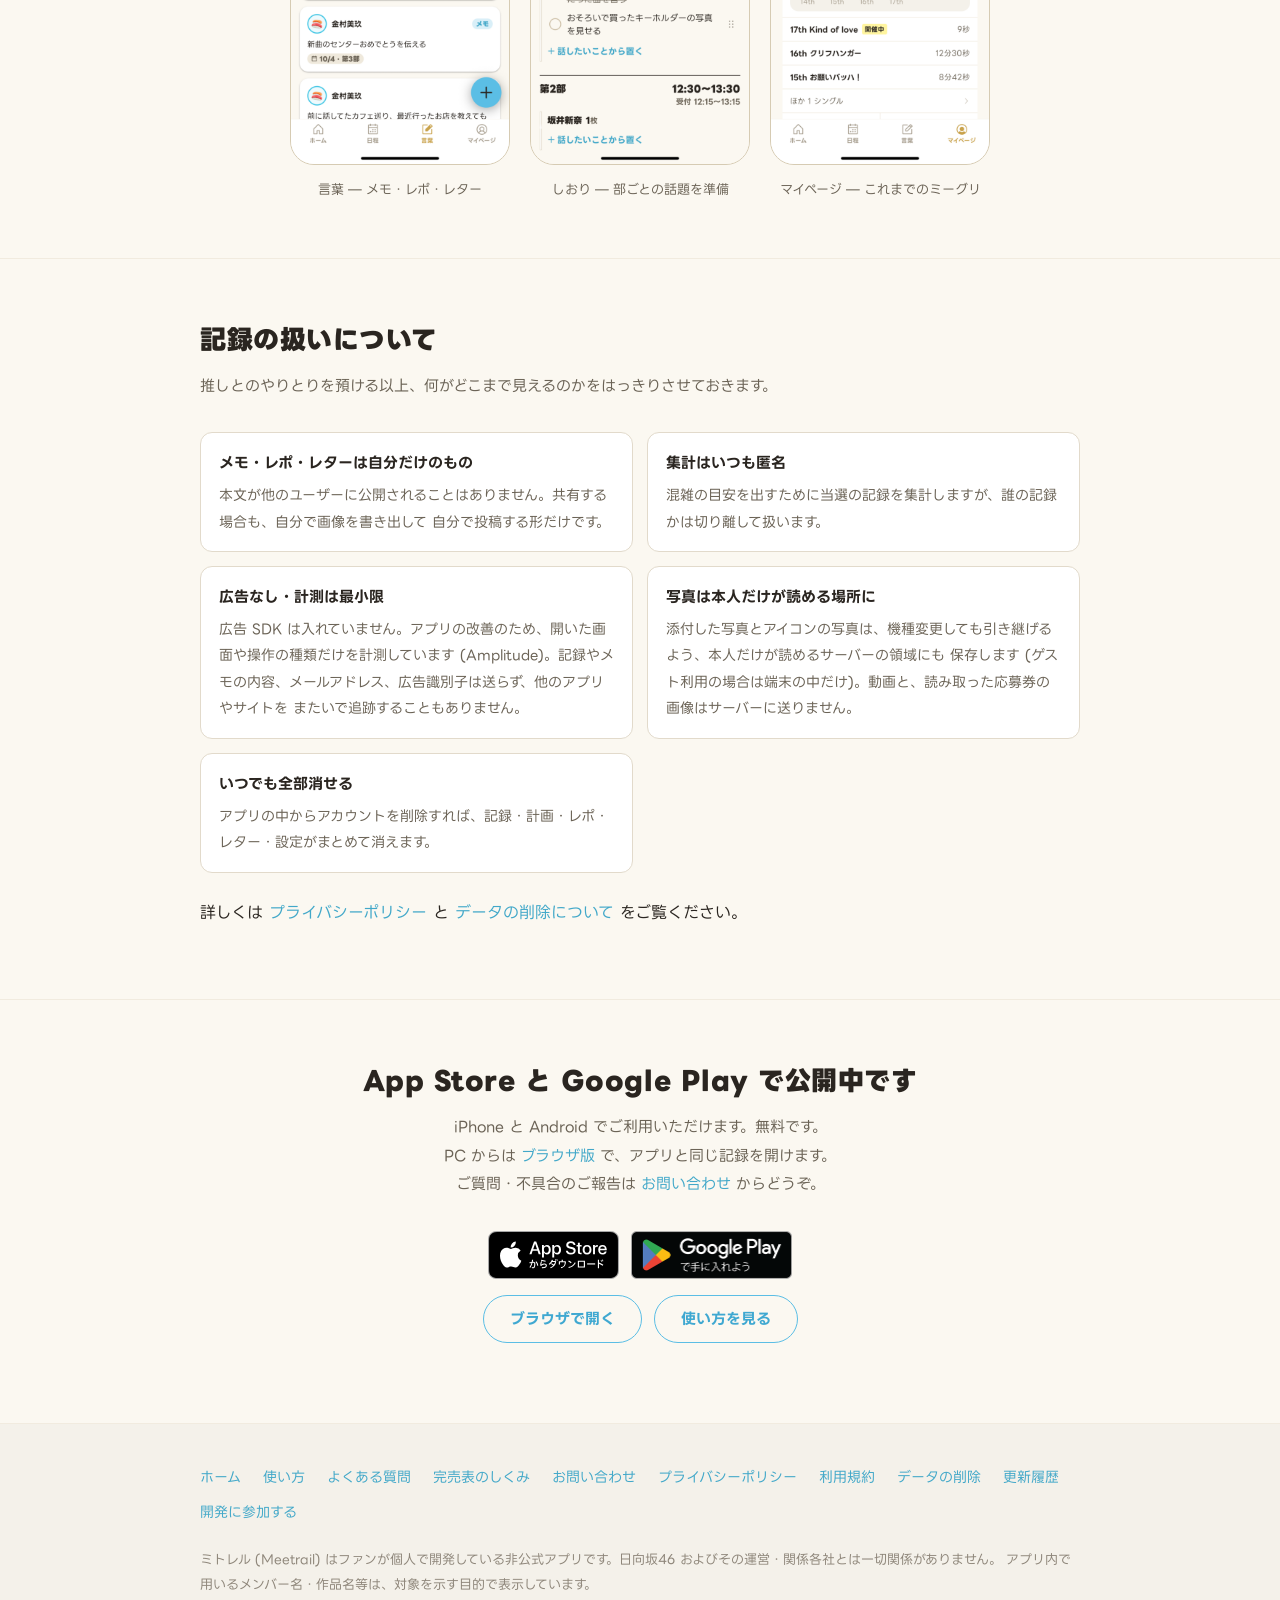
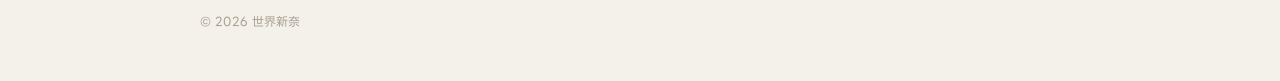
==== commit 872a208e: ":dog2: トップと FAQ にブラウザ版への入口を置く - トップのヒーローと末尾の CTA に「ブラウザで開く」ボタンと一文を足す - FAQ に「PC で使えますか？」(ログイン方法とアプリで" ====
--- a/index.html
+++ b/index.html
@@ -15,7 +15,7 @@
       href="https://fonts.googleapis.com/css2?family=LINE+Seed+JP:wght@400;700;800&display=swap"
       rel="stylesheet"
     />
-    <link rel="stylesheet" href="assets/style.css?v=3" />
+    <link rel="stylesheet" href="assets/style.css?v=4" />
     <meta property="og:type" content="website" />
     <meta property="og:title" content="ミトレル (Meetrail)" />
     <meta
@@ -63,6 +63,7 @@
             </a>
           </div>
           <div class="hero__actions">
+            <a class="btn btn--outline" href="https://meetrail.sekai-nina.com">ブラウザで開く</a>
             <a class="btn btn--outline" href="guide.html">使い方を見る</a>
           </div>
         </div>
@@ -271,6 +272,7 @@
           <h2 class="section__title">App Store と Google Play で公開中です</h2>
           <p class="section__lead">
             iPhone と Android でご利用いただけます。無料です。<br />
+            PC からは <a href="https://meetrail.sekai-nina.com">ブラウザ版</a> で、アプリと同じ記録を開けます。<br />
             ご質問・不具合のご報告は <a href="support.html">お問い合わせ</a> からどうぞ。
           </p>
           <div class="store-badges">
@@ -284,6 +286,7 @@
             </a>
           </div>
           <div class="hero__actions">
+            <a class="btn btn--outline" href="https://meetrail.sekai-nina.com">ブラウザで開く</a>
             <a class="btn btn--outline" href="guide.html">使い方を見る</a>
           </div>
         </div>
--- a/assets/style.css
+++ b/assets/style.css
@@ -710,3 +710,181 @@
   height: 48px;
   width: auto;
 }
+
+/* ---------------- 解説ページの図・式 (sellout-table.html) ---------------- */
+
+/* 図の系列色。アプリの色トークンから、色覚の違いでも見分けられる組を選んだ
+   (dataviz の validate_palette で確認済み。空色は白地で 3:1 未満なので直接ラベルと表を必ず添える) */
+:root {
+  --chart-push: #3fa8d1; /* = --primary-hover */
+  --chart-mixed: #b98a2c; /* 計画金を 1 段濃くしたもの */
+  --chart-deadline: #a8405c; /* アプリの letter.ink */
+  --chart-none: var(--ink-tertiary);
+}
+
+.figure {
+  margin: 20px 0 24px;
+  padding: 16px 16px 12px;
+  background: var(--card);
+  border: 1px solid var(--border);
+  border-radius: var(--radius-md);
+}
+
+.chart {
+  display: block;
+  width: 100%;
+  height: auto;
+}
+
+.chart__grid {
+  stroke: var(--divider);
+  stroke-width: 1;
+}
+
+.chart__axis {
+  stroke: var(--border-strong);
+  stroke-width: 1;
+}
+
+.chart__tick {
+  fill: var(--ink-tertiary);
+  font-size: 12px;
+}
+
+.chart__value {
+  fill: var(--ink);
+  font-size: 13px;
+  font-weight: 700;
+}
+
+.chart__bar {
+  fill: var(--primary);
+}
+
+.chart__hit:hover .chart__bar {
+  fill: var(--primary-hover);
+}
+
+.chart__band {
+  fill: var(--surface);
+}
+
+.chart__band-label {
+  fill: var(--ink-tertiary);
+  font-size: 11px;
+}
+
+.chart__line {
+  fill: none;
+  stroke-width: 2;
+  stroke-linejoin: round;
+  stroke-linecap: round;
+}
+
+.chart__line--push { stroke: var(--chart-push); }
+.chart__line--mixed { stroke: var(--chart-mixed); }
+.chart__line--deadline { stroke: var(--chart-deadline); }
+.chart__line--none { stroke: var(--chart-none); stroke-dasharray: 5 4; }
+
+/* 系列名の文字は系列色にせず、文字の色で書く (色は横の線が担う) */
+.chart__label {
+  fill: var(--ink-muted);
+  font-size: 12px;
+}
+
+.chart-legend {
+  display: flex;
+  flex-wrap: wrap;
+  gap: 4px 16px;
+  margin: 0 0 8px;
+  padding: 0;
+  list-style: none;
+  font-size: 13px;
+  color: var(--ink-muted);
+}
+
+.doc .chart-legend li {
+  margin: 0;
+  font-size: 13px;
+}
+
+.chart-legend__swatch {
+  display: inline-block;
+  width: 18px;
+  height: 0;
+  margin-right: 6px;
+  vertical-align: middle;
+  border-top: 2px solid;
+}
+
+.chart__line--push-swatch { border-color: var(--chart-push); }
+.chart__line--mixed-swatch { border-color: var(--chart-mixed); }
+.chart__line--deadline-swatch { border-color: var(--chart-deadline); }
+.chart__line--none-swatch { border-color: var(--chart-none); border-top-style: dashed; }
+
+.figure__caption {
+  margin: 8px 0 0;
+  font-size: 13px;
+  line-height: 1.7;
+  color: var(--ink-tertiary);
+}
+
+.doc p.figure__caption {
+  font-size: 13px;
+  color: var(--ink-tertiary);
+}
+
+.doc p.math {
+  margin: 16px 0;
+  padding: 12px 16px;
+  background: var(--surface);
+  border-radius: var(--radius-sm);
+  text-align: center;
+  font-size: 16px;
+  color: var(--ink);
+  overflow-x: auto;
+  white-space: nowrap;
+}
+
+.num-diff {
+  color: var(--ink-tertiary);
+  font-size: 13px;
+}
+
+/* 1 列目が長い文の表は折り返す (= 既定の nowrap だとスマホで横スクロールになる) */
+.doc table.table--wrap th,
+.doc table.table--wrap td:first-child {
+  white-space: normal;
+}
+
+/* 図は viewBox ごと縮むので、スマホ幅では文字を大きく取り直す。
+   右端の系列名は凡例と重複するので隠す */
+@media (max-width: 600px) {
+  .chart__tick { font-size: 20px; }
+  .chart__value { font-size: 22px; }
+  .chart__band-label { font-size: 18px; }
+  .chart__label { display: none; }
+  .figure { padding: 12px 10px 10px; }
+}
+
+/* 目次 (sellout-table.html)。リンクで飛んだ見出しが固定ヘッダー (60px) の裏に隠れないよう上に余白を取る */
+.doc h2[id] {
+  scroll-margin-top: 76px;
+}
+
+.doc .toc-box {
+  margin: 24px 0 8px;
+}
+
+.doc .toc-box p {
+  margin: 0 0 4px;
+}
+
+.doc ol.toc {
+  margin: 0;
+}
+
+.doc ol.toc li {
+  margin-bottom: 2px;
+  font-size: 14px;
+}
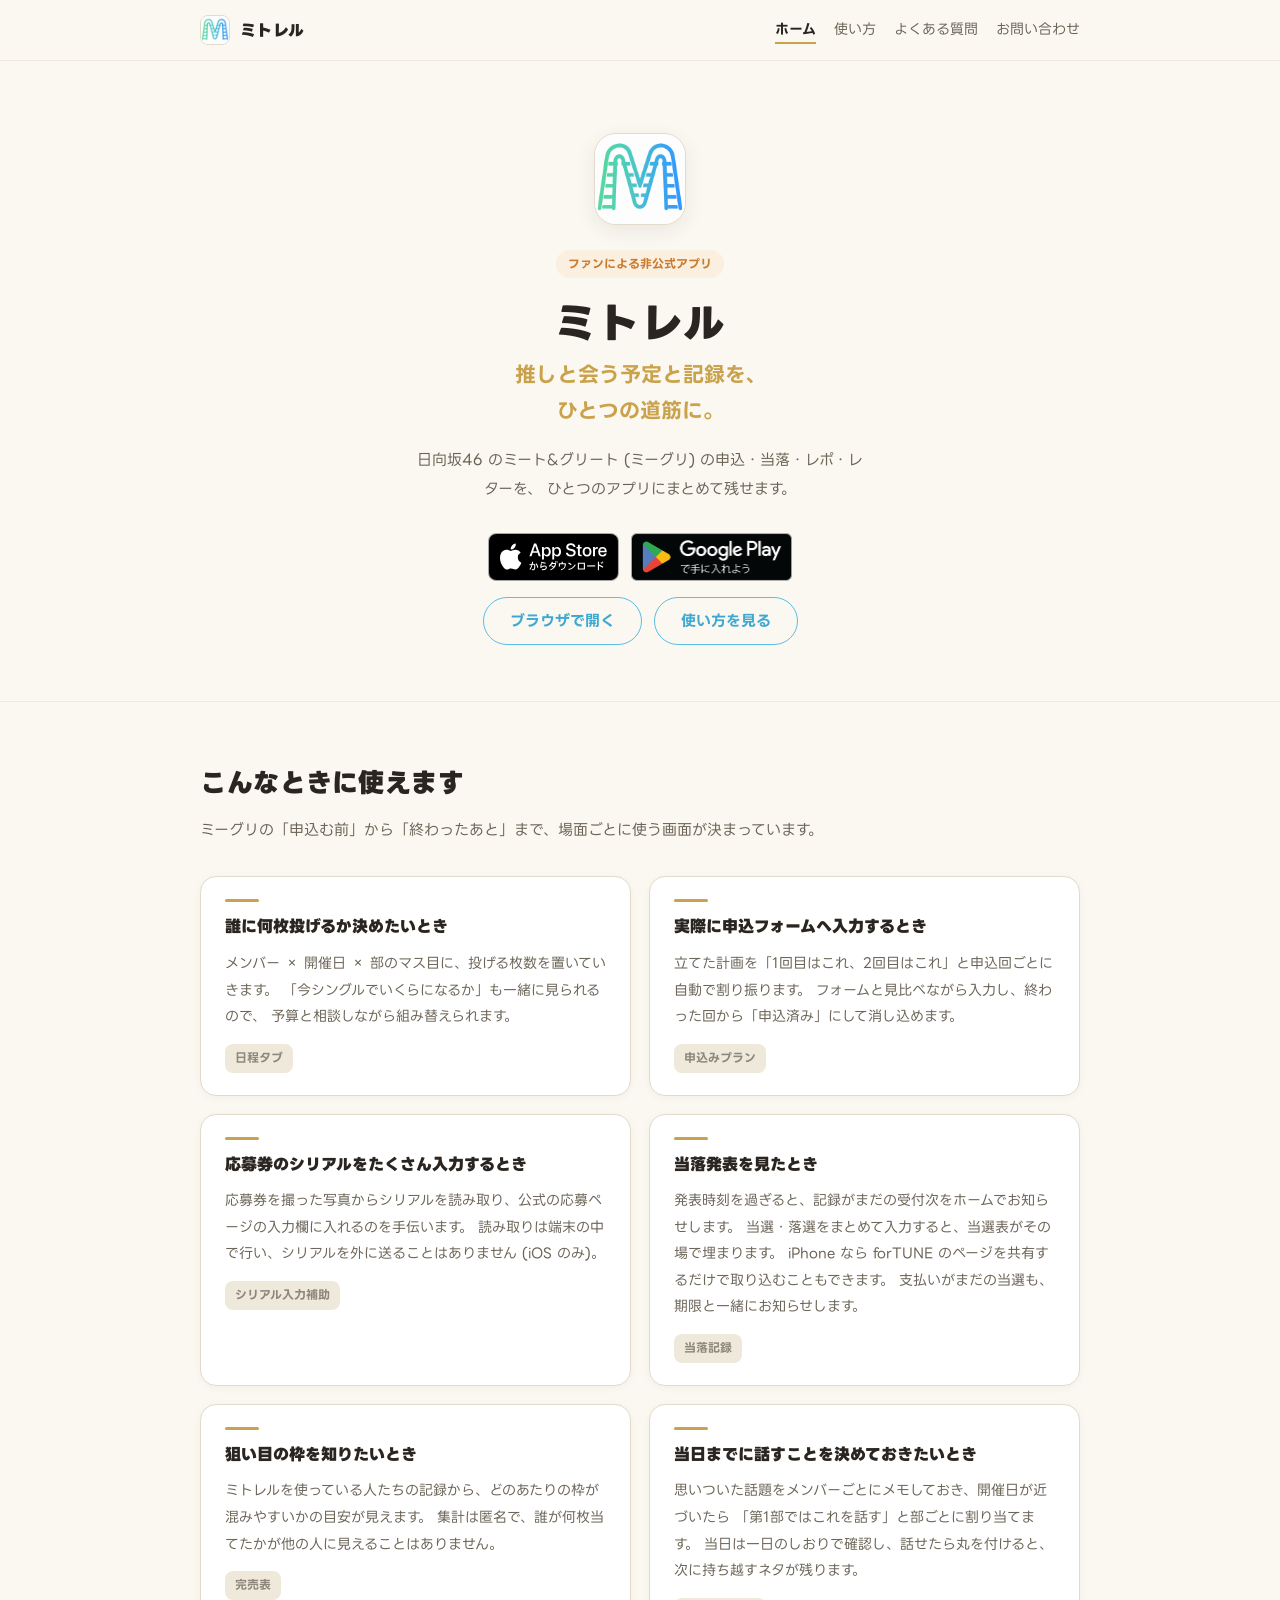
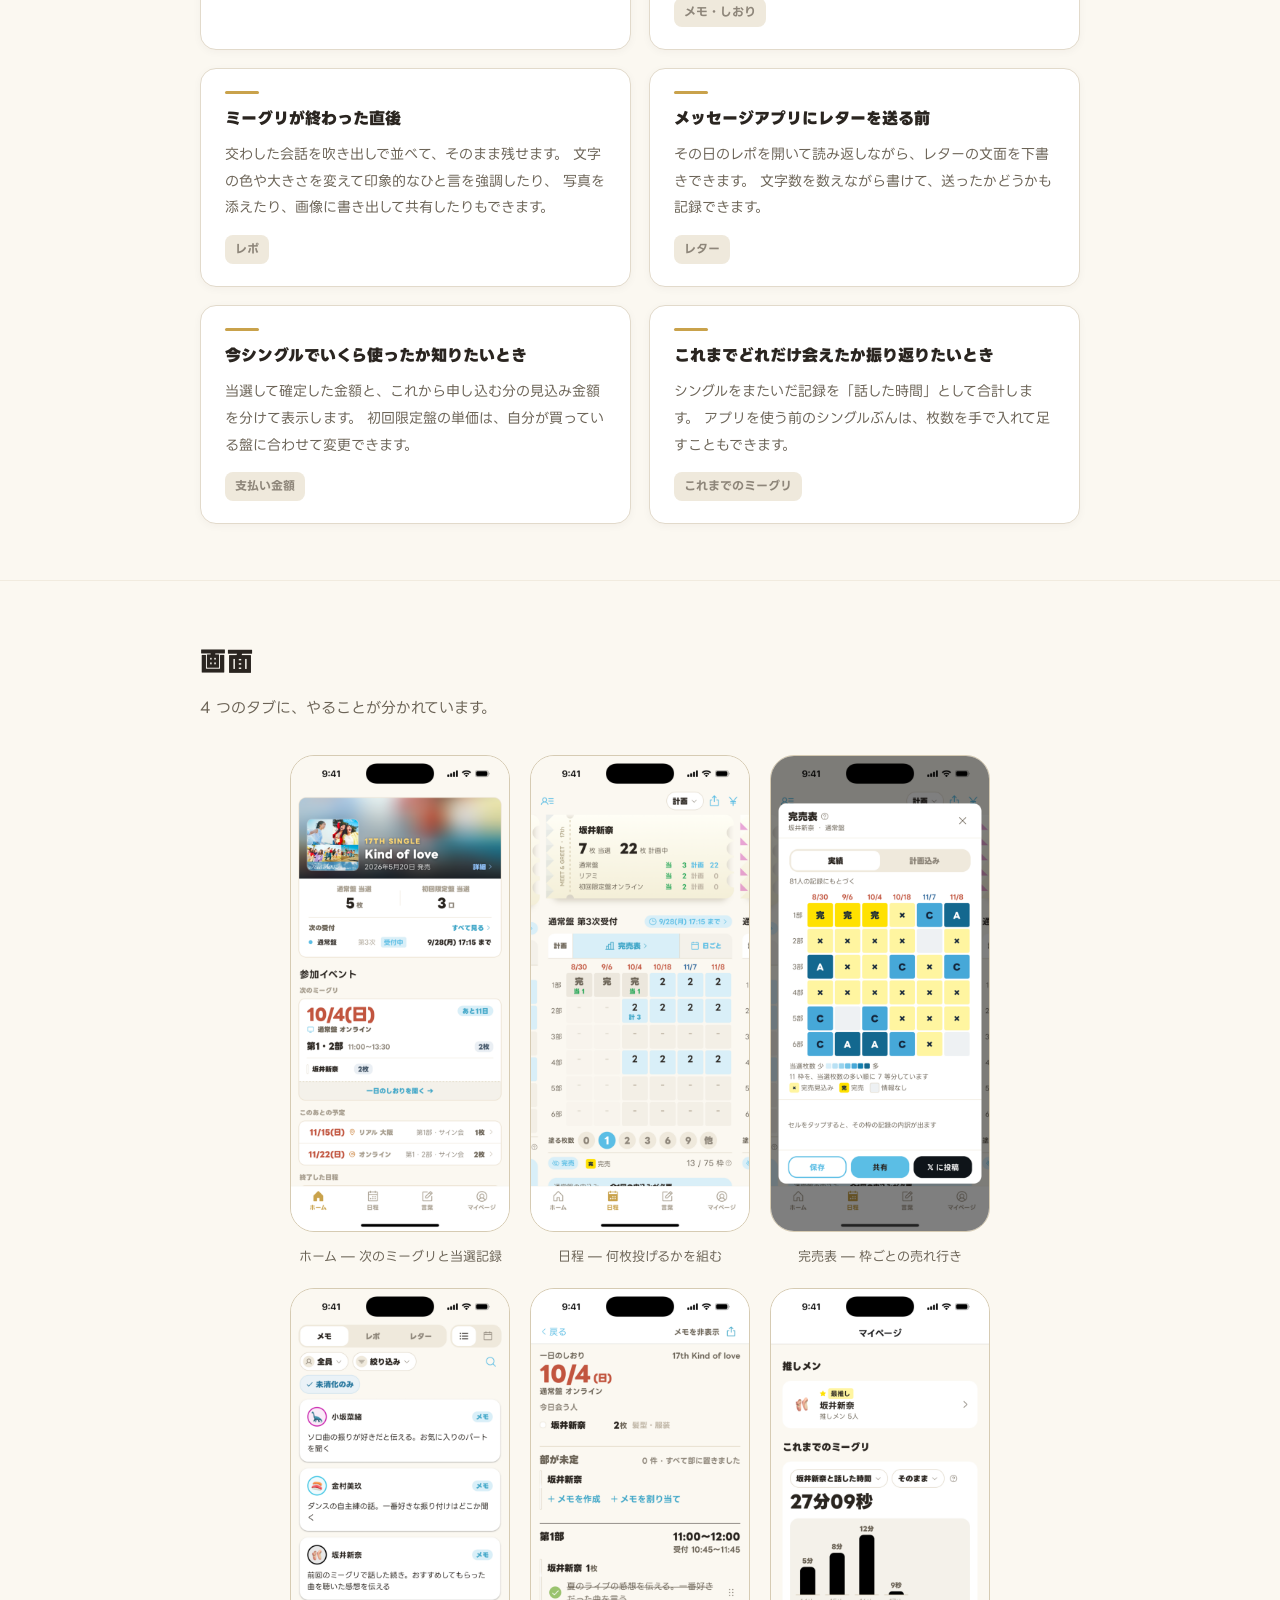
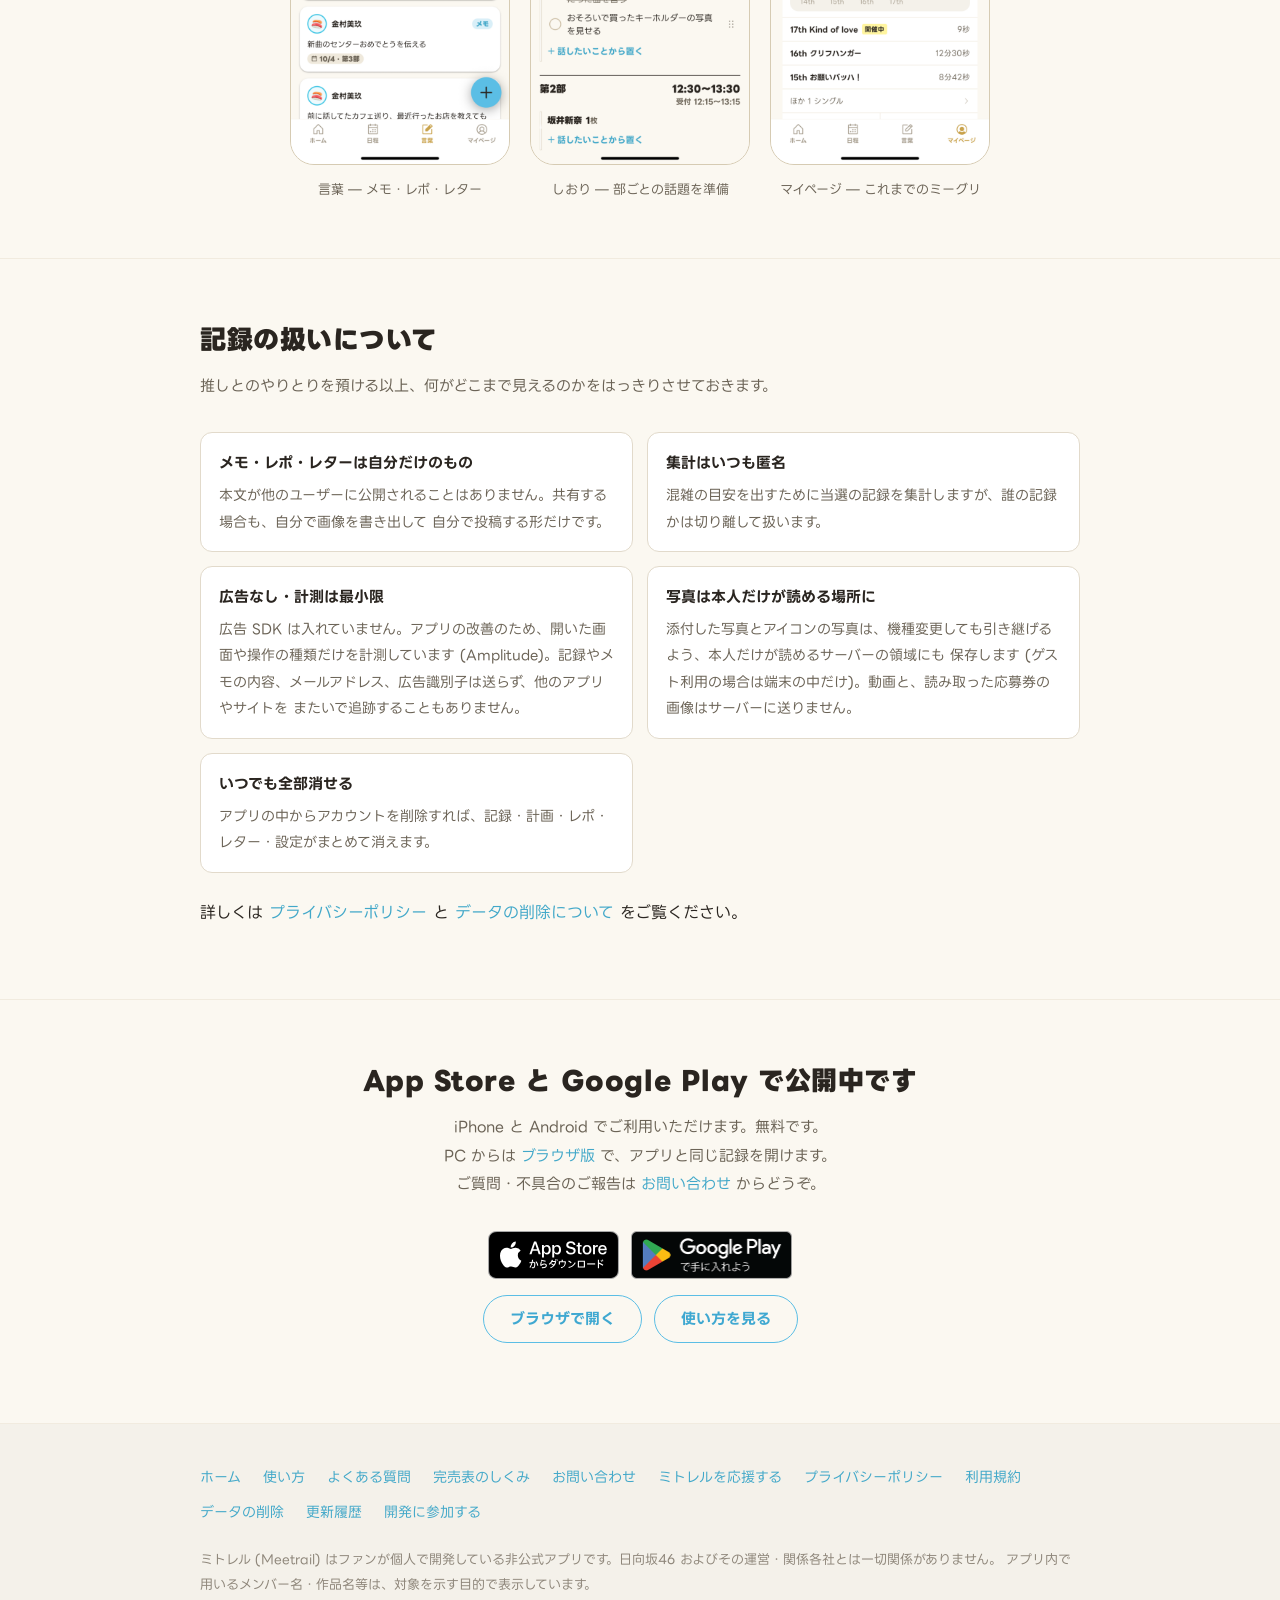
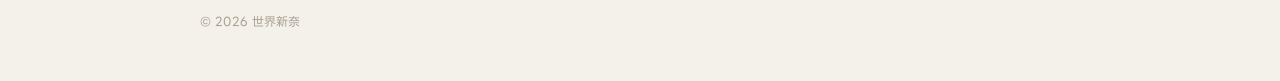
==== commit 4faa5f53: ":dog2: 応援ページを追加し、Stripe の決済リンクと収支の表示を置く Issue sekai-nina/meet-greet-app#2159。全機能無料のまま、任意の応援金を Stripe" ====
--- a/index.html
+++ b/index.html
@@ -15,7 +15,7 @@
       href="https://fonts.googleapis.com/css2?family=LINE+Seed+JP:wght@400;700;800&display=swap"
       rel="stylesheet"
     />
-    <link rel="stylesheet" href="assets/style.css?v=4" />
+    <link rel="stylesheet" href="assets/style.css?v=5" />
     <meta property="og:type" content="website" />
     <meta property="og:title" content="ミトレル (Meetrail)" />
     <meta
@@ -301,6 +301,7 @@
           <a href="faq.html">よくある質問</a>
           <a href="sellout-table.html">完売表のしくみ</a>
           <a href="support.html">お問い合わせ</a>
+          <a href="support-finances.html">ミトレルを応援する</a>
           <a href="privacy.html">プライバシーポリシー</a>
           <a href="terms.html">利用規約</a>
           <a href="delete-account.html">データの削除</a>
--- a/assets/style.css
+++ b/assets/style.css
@@ -888,3 +888,5 @@
   margin-bottom: 2px;
   font-size: 14px;
 }
+
+.finance-table td { text-align: right; font-variant-numeric: tabular-nums; }
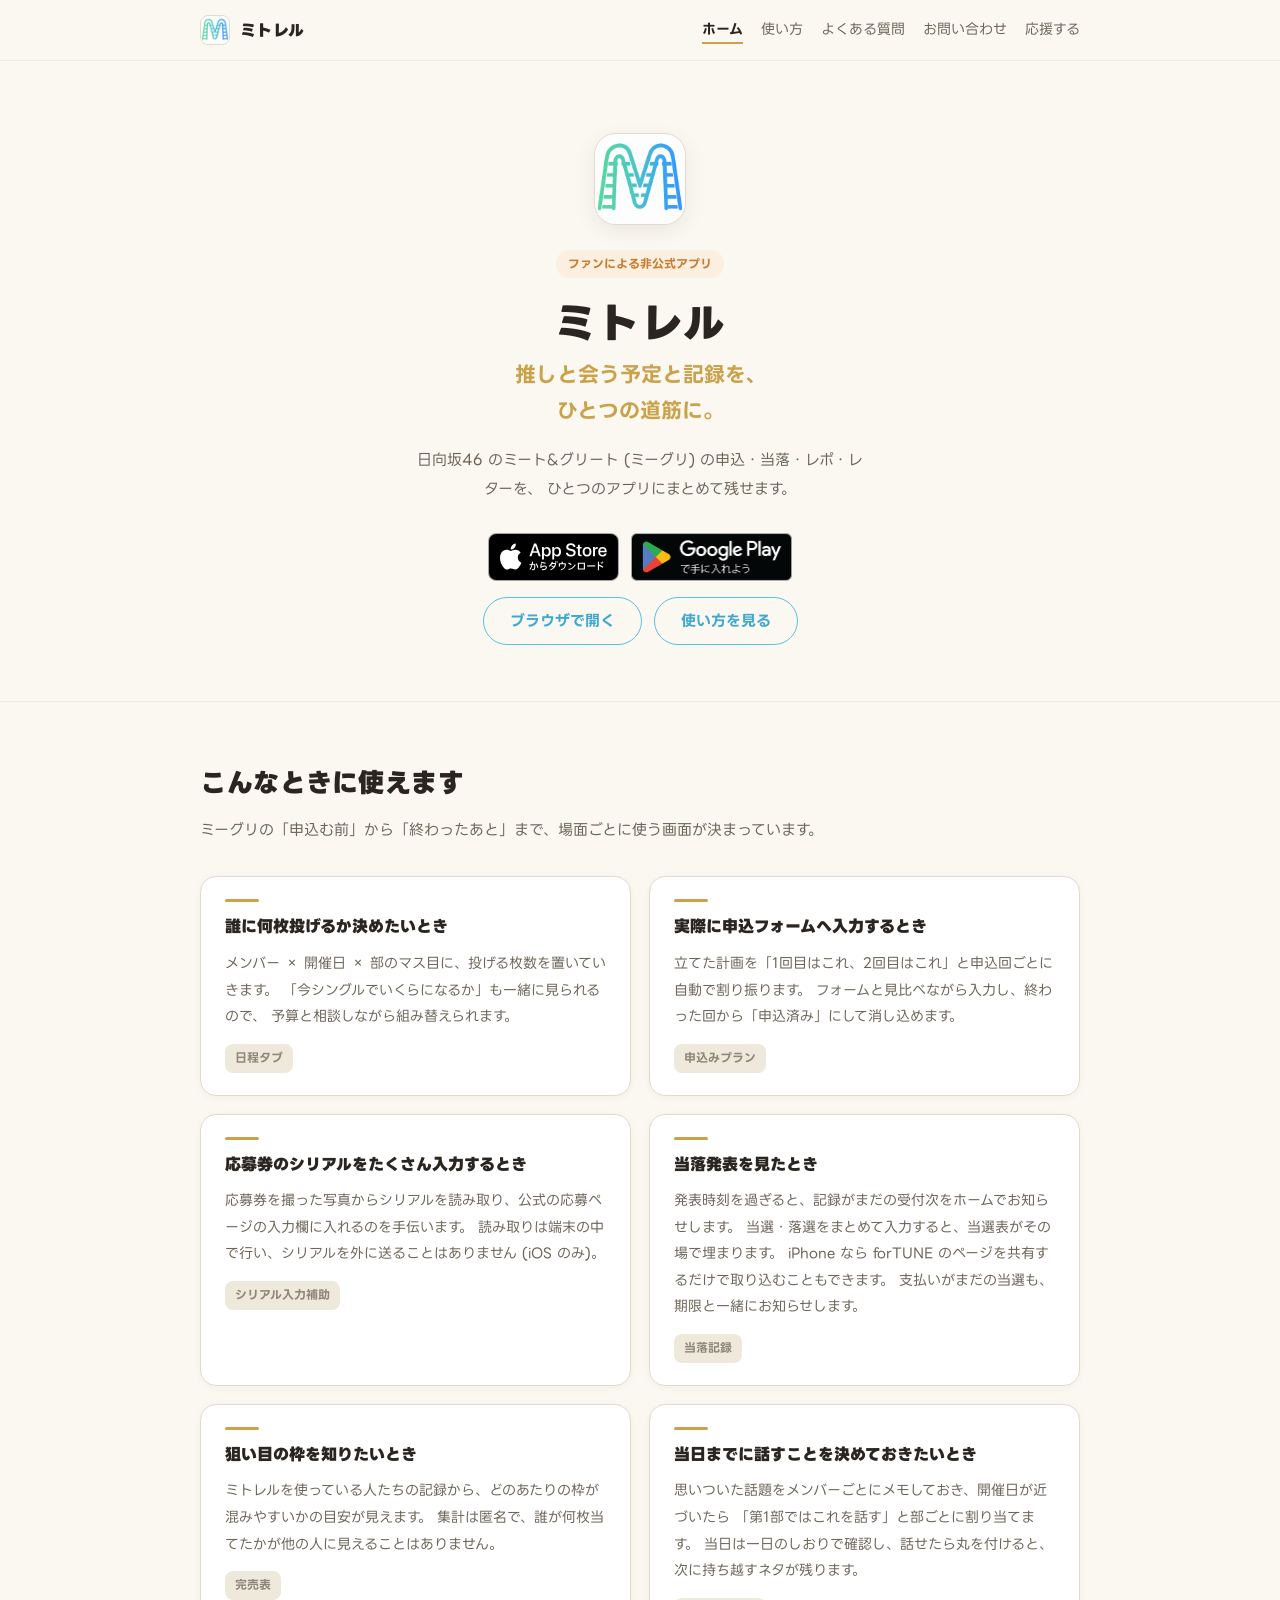
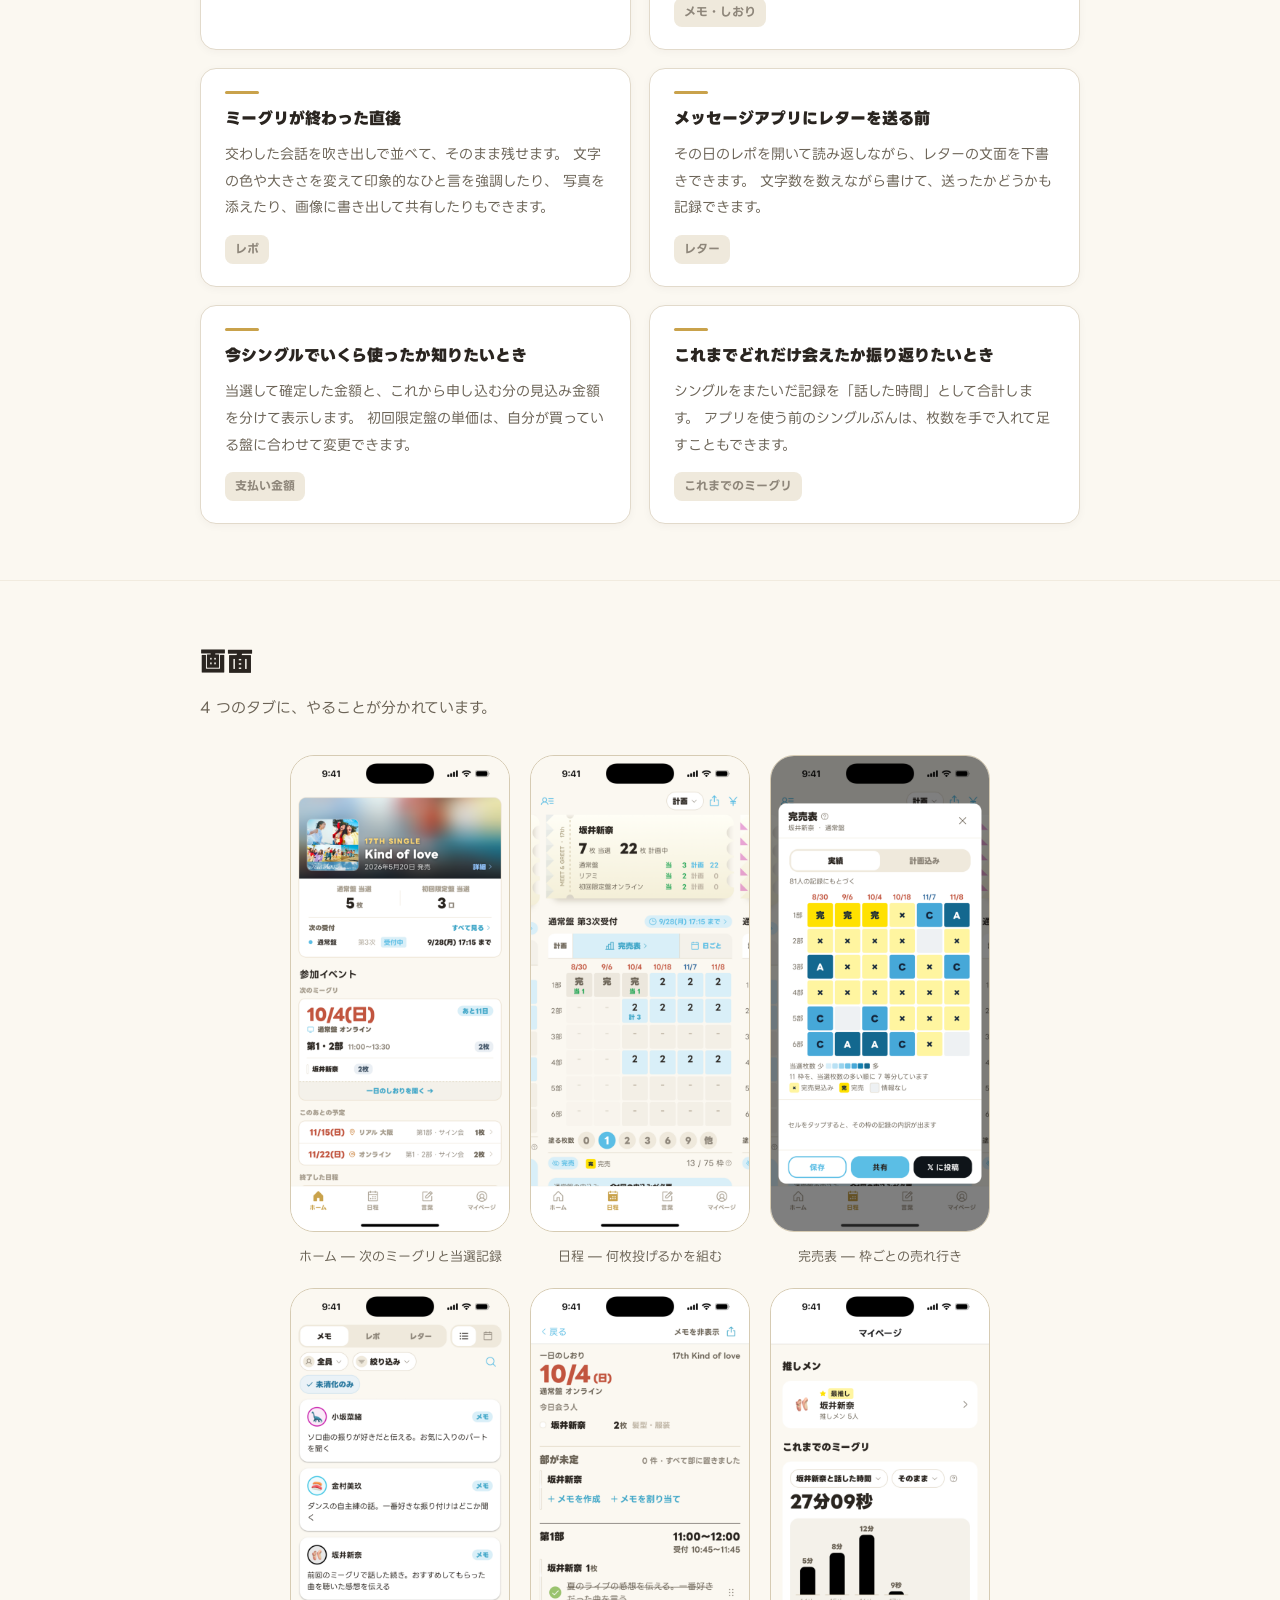
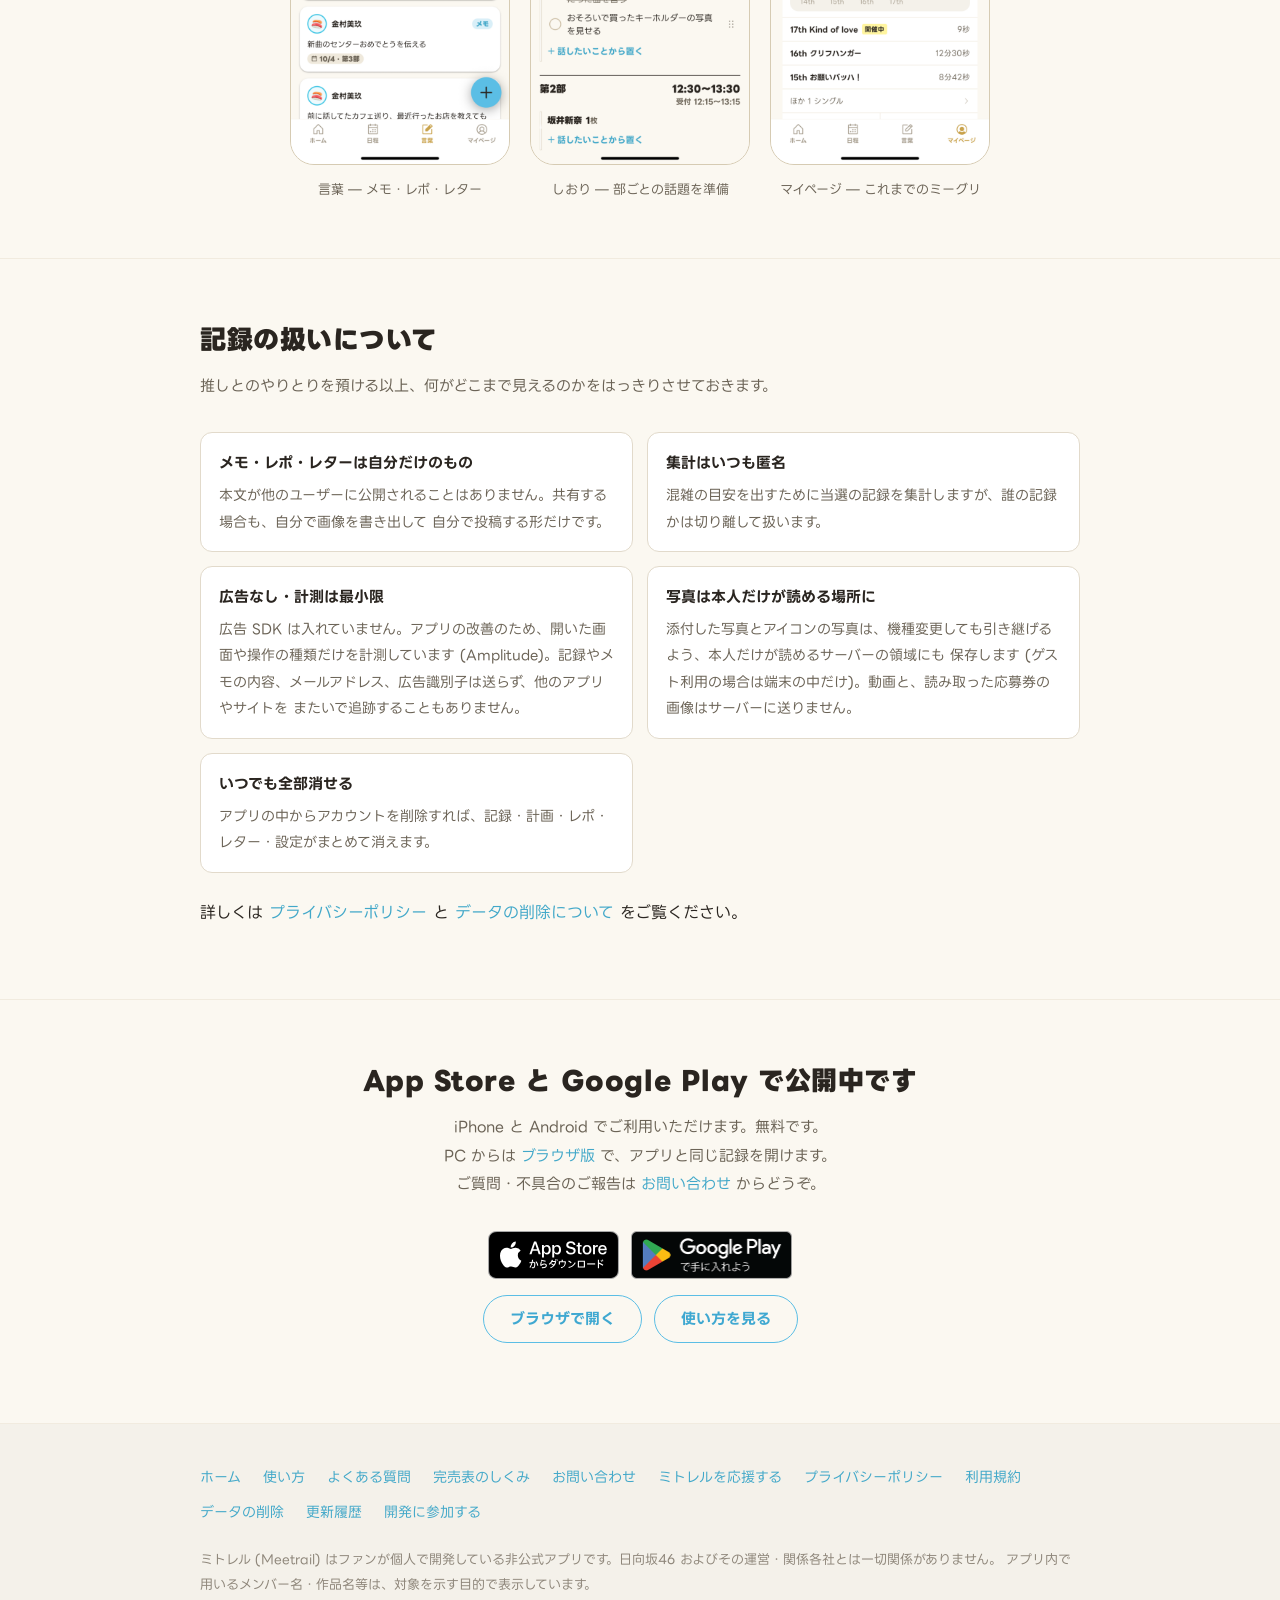
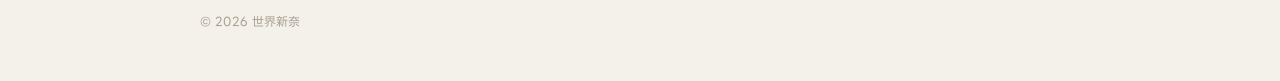
==== commit 7734a630: ":dog2: 毎月の応援 (月 300 / 500 / 1,000 円) と、ヘッダーの「応援する」を足す - 全ページのヘッダーに「応援する」。スマホ幅でも 1 行に収める - monthlyPay" ====
--- a/index.html
+++ b/index.html
@@ -15,7 +15,7 @@
       href="https://fonts.googleapis.com/css2?family=LINE+Seed+JP:wght@400;700;800&display=swap"
       rel="stylesheet"
     />
-    <link rel="stylesheet" href="assets/style.css?v=5" />
+    <link rel="stylesheet" href="assets/style.css?v=8" />
     <meta property="og:type" content="website" />
     <meta property="og:title" content="ミトレル (Meetrail)" />
     <meta
@@ -36,6 +36,7 @@
           <a href="guide.html">使い方</a>
           <a href="faq.html">よくある質問</a>
           <a href="support.html">お問い合わせ</a>
+          <a href="support-finances.html">応援する</a>
         </nav>
       </div>
     </header>
--- a/assets/style.css
+++ b/assets/style.css
@@ -890,3 +890,25 @@
 }
 
 .finance-table td { text-align: right; font-variant-numeric: tabular-nums; }
+
+.coverage { margin: 24px 0 8px; }
+.doc .coverage__label, .doc .coverage__note { color: var(--ink-muted); font-size: 0.875rem; margin: 0; }
+.doc .coverage__percent { color: var(--ink); font-size: 2.5rem; font-weight: 800; line-height: 1.2; margin: 4px 0 8px; }
+.coverage__bar { height: 12px; border-radius: 999px; background: var(--primary-soft); overflow: hidden; }
+.coverage__bar--thin { height: 6px; }
+.coverage__fill { display: block; height: 100%; border-radius: 999px; background: var(--primary); }
+.doc .coverage__amounts { font-size: 0.875rem; margin: 8px 0 0; }
+.past-month { margin-top: 16px; }
+.doc .past-month__head { color: var(--ink); display: flex; justify-content: space-between; font-weight: 700; font-size: 0.875rem; margin: 0 0 4px; }
+.doc .past-month__amounts { color: var(--ink-muted); font-size: 0.8125rem; margin: 4px 0 0; }
+.doc .past-month__items { list-style: none; margin: 4px 0 0; padding: 0 0 0 12px; font-size: 0.8125rem; }
+.doc .past-month__items li { display: flex; justify-content: space-between; gap: 16px; margin: 2px 0; }
+.past-month__item-label { color: var(--ink-muted); }
+.support-monthly { margin: 16px 0 0; }
+.doc .support-monthly__label { font-size: 0.875rem; color: var(--ink-muted); margin: 0 0 8px; }
+.doc .support-monthly__links { display: flex; flex-wrap: wrap; gap: 8px; margin: 0; }
+.doc .support-monthly__portal { font-size: 0.875rem; margin: 8px 0 0; }
+/* スマホ幅でもヘッダーの 5 項目を 1 行に収める (= 「応援する」だけ 2 行目に落ちない) */
+@media (max-width: 600px) {
+  .site-nav { gap: 10px; font-size: 13px; }
+}
